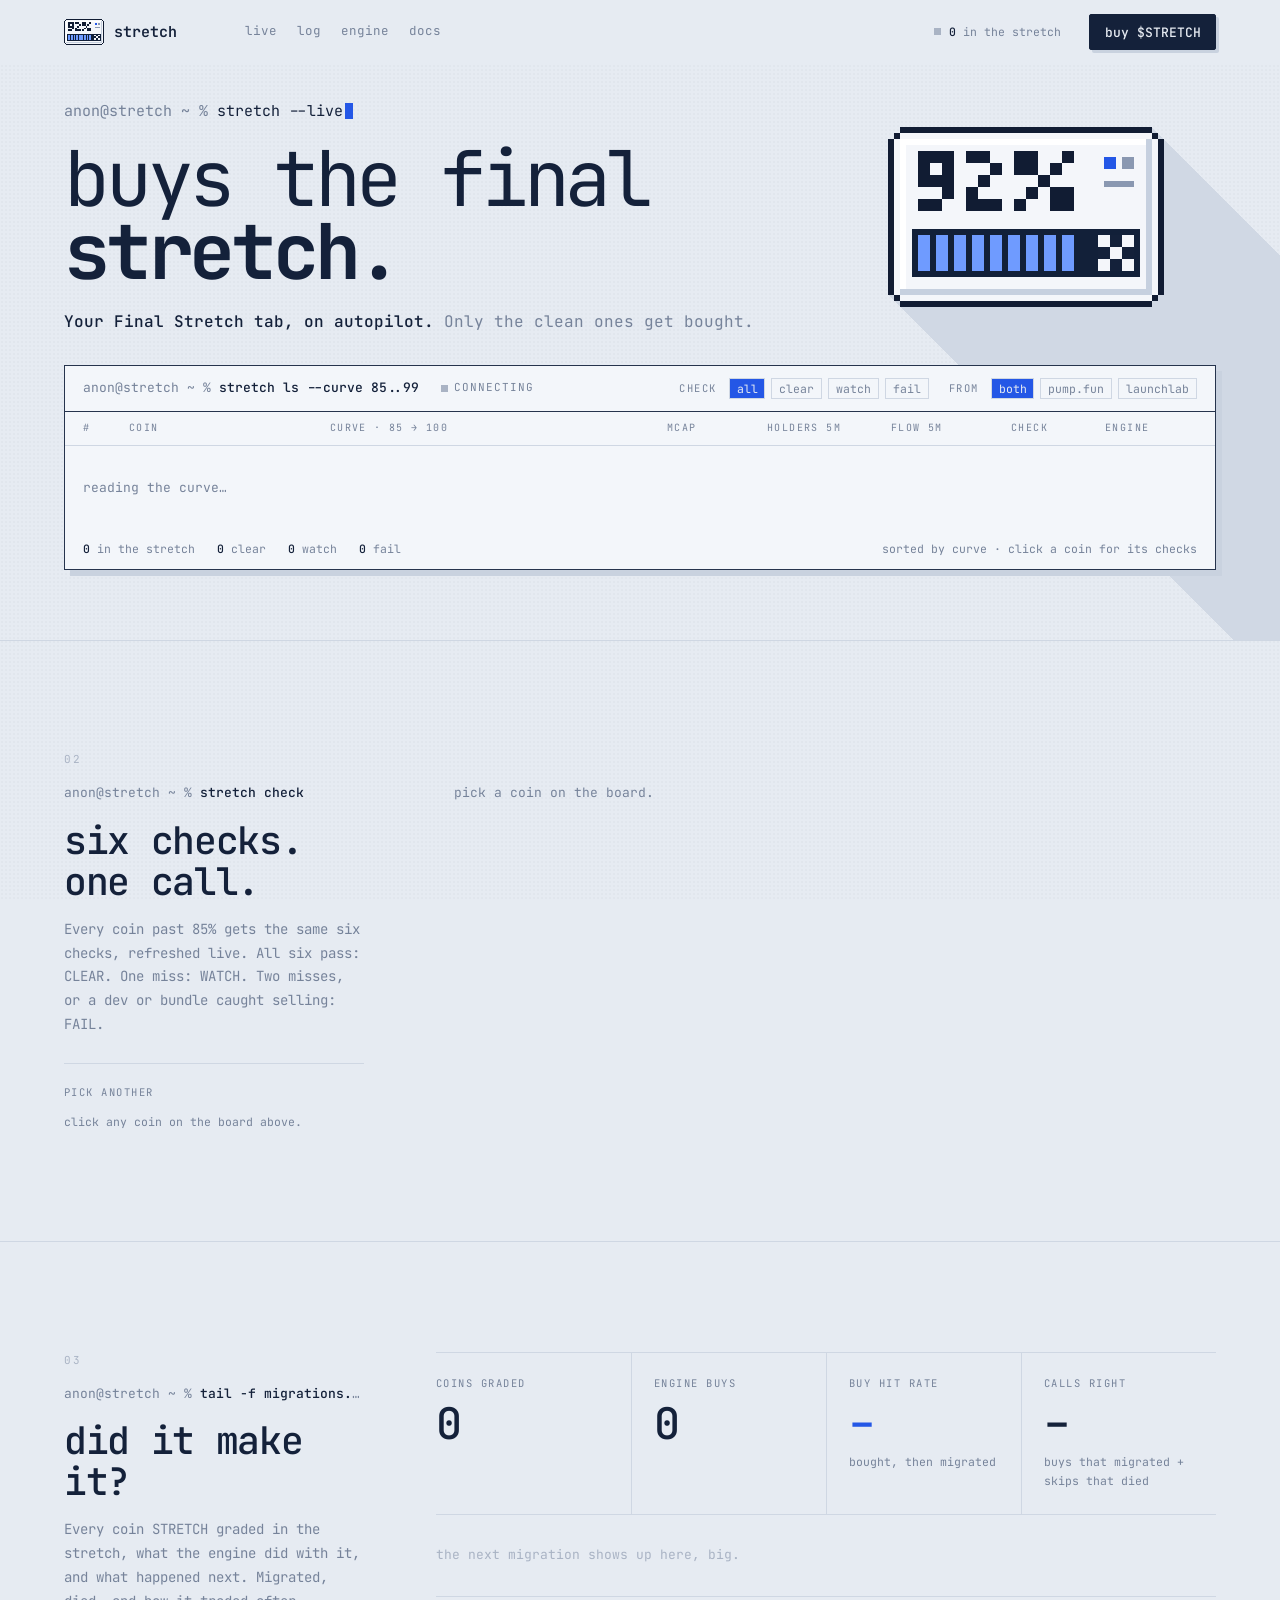
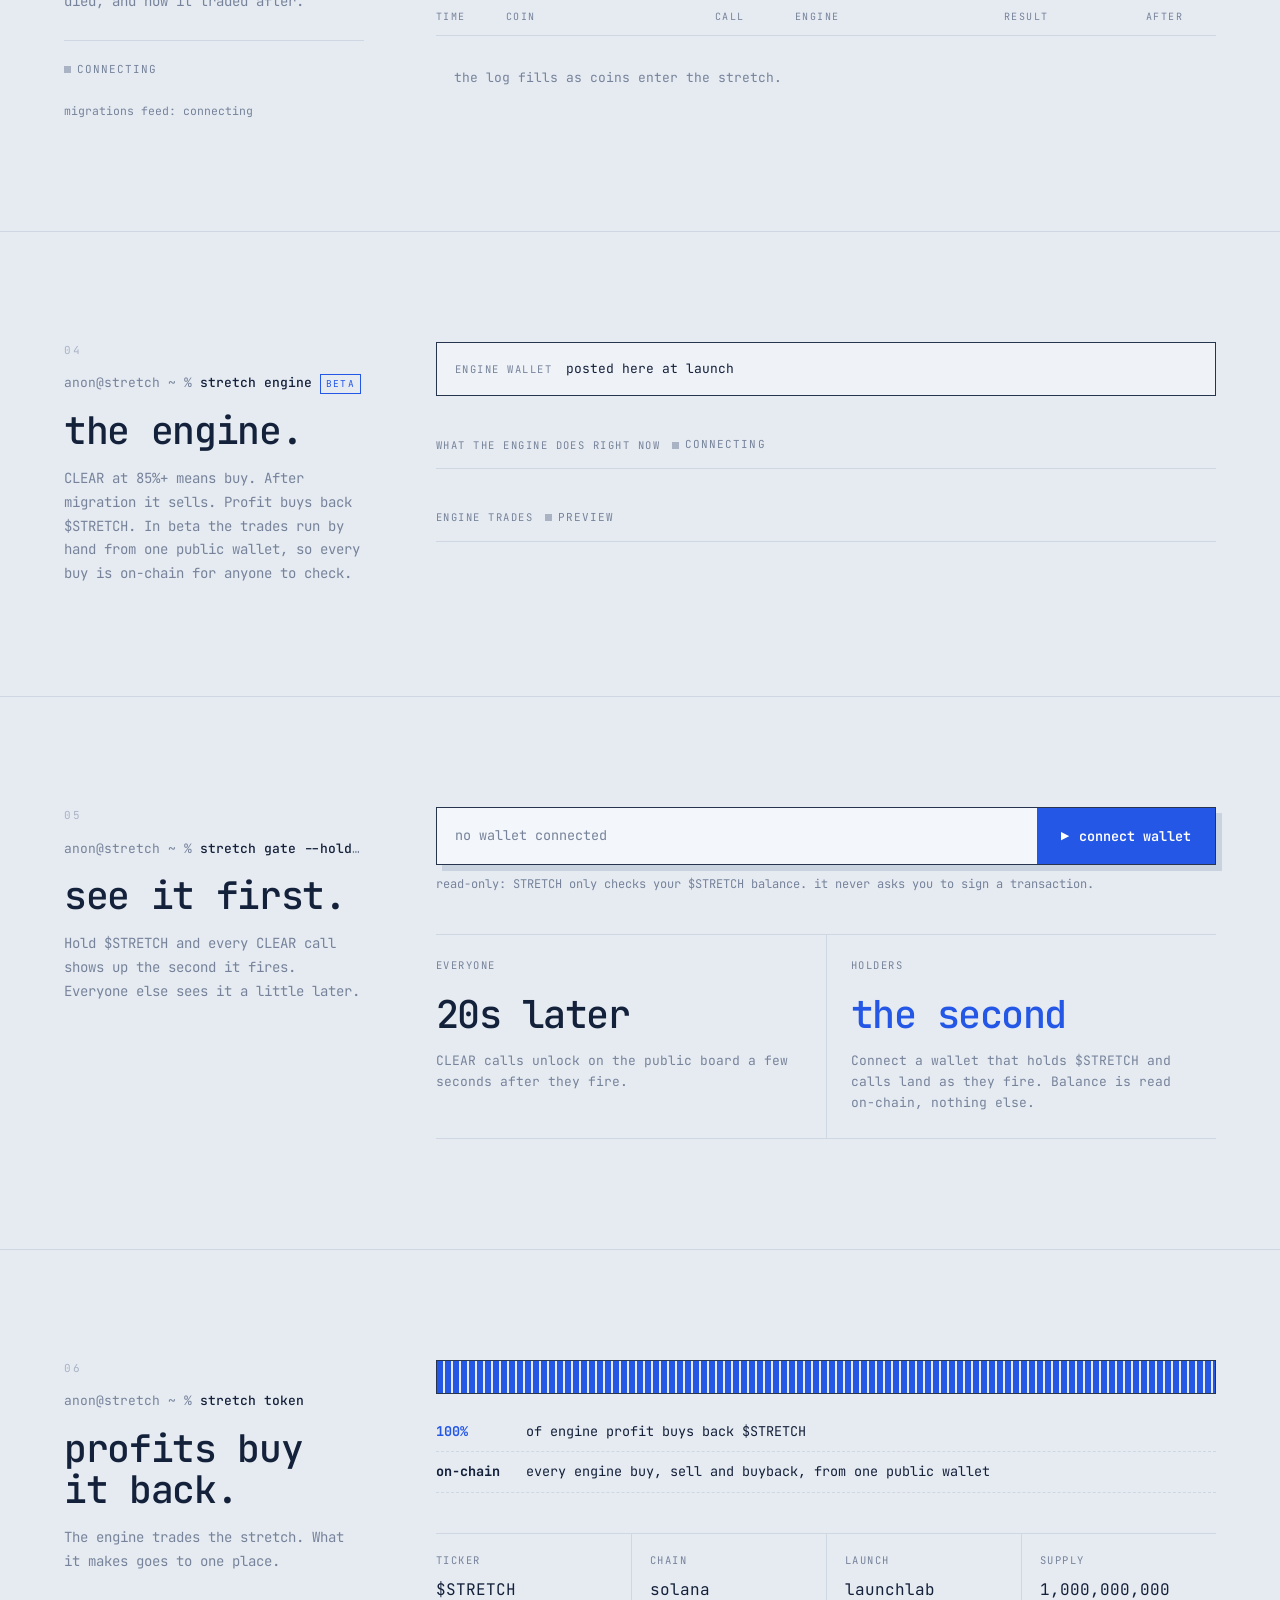
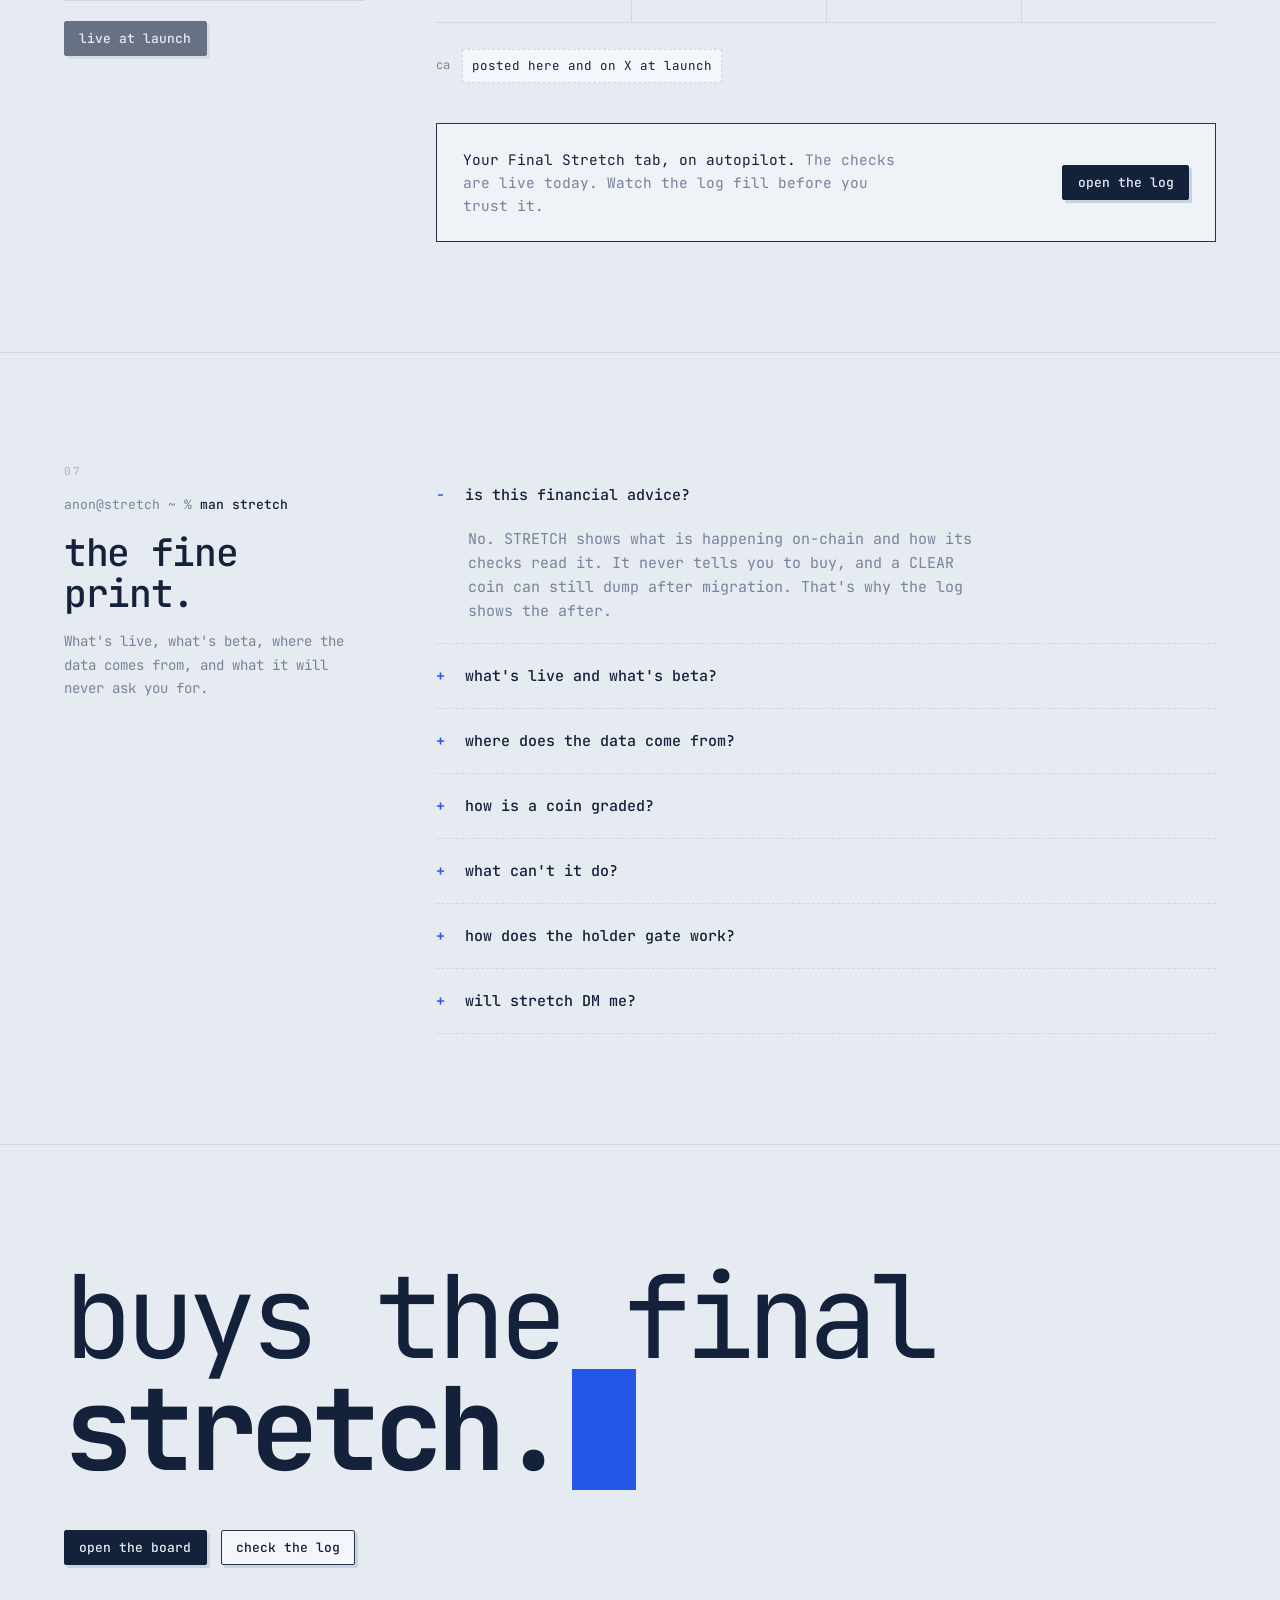
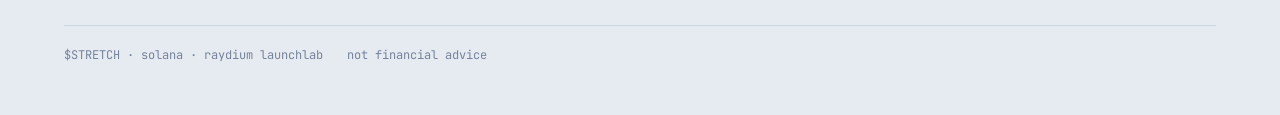
==== src/index.src.html @ 51f37ea3 "STRETCH: buys the final stretch Live board of coins at 85-99% on pump.fun and Raydium LaunchLab, six" ====
<!doctype html>
<html lang="en" data-theme="frost">
<head>
<meta charset="utf-8"><meta name="viewport" content="width=device-width,initial-scale=1,viewport-fit=cover">
<title>STRETCH — buys the final stretch</title>
<meta name="description" content="Your Final Stretch tab, on autopilot. Every coin about to migrate gets checked. Only the clean ones get bought.">
<meta name="theme-color" content="#e6ebf2">
<meta property="og:title" content="STRETCH — buys the final stretch"><meta property="og:description" content="Your Final Stretch tab, on autopilot. Every coin about to migrate gets checked. Only the clean ones get bought.">
<meta property="og:type" content="website"><meta property="og:image" content="/og.png">
<meta name="twitter:card" content="summary_large_image"><meta name="twitter:image" content="/og.png">
<link rel="icon" href="/fav.png"><link rel="apple-touch-icon" href="/fav.png">
<link rel="preconnect" href="https://fonts.googleapis.com"><link rel="preconnect" href="https://fonts.gstatic.com" crossorigin>
<link href="https://fonts.googleapis.com/css2?family=JetBrains+Mono:wght@400;500;600;700&display=swap" rel="stylesheet">
<link rel="stylesheet" href="site.css">
<style>
/* ===== STRETCH: session layout, the board is the hero ===== */
:root{--w:1200px}
body::before{opacity:.28}
.top{background:color-mix(in srgb,var(--bg) 84%,transparent)} .top .wrap{height:64px}
.nav{margin:0 0 0 40px}
.top .live{display:flex;align-items:center;gap:8px;font-size:11.5px;color:var(--muted);margin-left:auto}
.top .live b{color:var(--ink);font-weight:500}
.dot{width:7px;height:7px;background:var(--faint);display:inline-block;flex:none}
.dot.on{background:var(--accent);animation:blink 1.6s steps(1) infinite} .dot.red{background:var(--red)}
.k{font-size:10.5px;letter-spacing:.14em;text-transform:uppercase;color:var(--muted)}
.hint{font-size:12px;color:var(--muted);min-height:1.6em;margin-top:10px} .hint.err{color:var(--red)}
a.lk{color:var(--muted);text-decoration:none;font-size:12px} a.lk:hover{color:var(--accent)}

/* stage: hero + board share one canvas, so the object's long shadow runs under the board */
.stage{position:relative;overflow:hidden}
.stage canvas.bg{position:absolute;inset:0;width:100%;height:100%;z-index:0;pointer-events:none}
.hero3{position:relative;z-index:1;padding:34px 0 30px}
.hero3 .wrap{display:grid;grid-template-columns:minmax(0,1fr) 380px;gap:40px;align-items:center}
.hero3 h1{font-size:clamp(44px,6vw,86px);font-weight:400;letter-spacing:-.055em;line-height:.95;margin:20px 0 20px;white-space:nowrap}
.hero3 h1 b{font-weight:700}
.hero3 .lede{color:var(--muted);font-size:16px;line-height:1.6;max-width:72ch}
.hero3 .lede b{color:var(--ink);font-weight:500}
.vis{height:230px}

/* the board: "in the stretch" */
.board{position:relative;z-index:1;padding:0 0 70px}
.bwin{background:var(--paper);border:1.5px solid var(--line);box-shadow:6px 6px 0 var(--shadow)}
.bhd{display:flex;align-items:center;gap:22px;flex-wrap:wrap;padding:12px 18px;border-bottom:1.5px solid var(--line)}
.bhd .cmd{font-size:13px;color:var(--muted);white-space:nowrap} .bhd .cmd b{color:var(--ink);font-weight:500}
.bhd .fl{display:flex;align-items:center;gap:6px;margin-left:auto}
.bhd .fl .k{margin:0 6px 0 14px}
.bhd .chip{border:1px solid var(--hair);font-size:11.5px}
.th,.r{display:grid;grid-template-columns:30px minmax(150px,1.15fr) minmax(250px,2fr) 84px 108px 104px 78px 92px;gap:16px;align-items:center;padding:0 18px}
.th{height:34px;font-size:10px;letter-spacing:.14em;text-transform:uppercase;color:var(--muted);border-bottom:1px solid var(--hair)}
.r{height:46px;border-bottom:1px solid var(--hair);font-size:13px;cursor:pointer;position:relative;transition:background .15s}
.r:hover{background:color-mix(in srgb,var(--accent) 5%,transparent)}
.r.sel::before{content:"";position:absolute;left:0;top:10px;bottom:10px;width:3px;background:var(--accent)}
.r .n{color:var(--faint);font-size:11.5px}
.r .coin{display:flex;align-items:baseline;gap:8px;min-width:0}
.sym{font-weight:700;font-size:13.5px}
.nm{color:var(--muted);font-size:11.5px;white-space:nowrap;overflow:hidden;text-overflow:ellipsis}
.src{font-size:9.5px;letter-spacing:.08em;color:var(--muted);border:1px solid var(--hair);padding:0 .45em;line-height:1.6;flex:none}
.up{color:var(--accent)} .dn{color:var(--red)}
.sub{color:var(--muted);font-size:11.5px}
/* curve bar: 0-85% compressed on the left, the stretch (85-100) one segment per percent, finish checkered */
.cv{display:flex;align-items:center;gap:12px}
.pb{flex:1;display:flex;gap:2px;height:16px;padding:2px;background:var(--screen)}
.pb .a{flex:0 0 22%;background:var(--seg);opacity:.42}
.pb .s{flex:1;display:flex;gap:2px}
.pb .s i{flex:1;background:transparent;box-shadow:inset 0 0 0 1px rgba(111,155,255,.16)}
.pb .s i.f{background:var(--seg);box-shadow:none}
.pb .s i.h{background:var(--seg);box-shadow:none;animation:blink .9s steps(1) infinite}
.pb .s i.fin{flex:1.6;box-shadow:none;background:repeating-conic-gradient(var(--chkK) 0 25%,var(--chkW) 0 50%) 0 0/6px 6px}
.cv .pc{width:52px;text-align:right;font-weight:600;font-variant-numeric:tabular-nums}
.rt{display:inline-block;width:64px;text-align:center;font-size:10.5px;font-weight:700;letter-spacing:.08em;padding:3px 0;line-height:1.3}
.rt.clear{background:var(--accent);color:#fff} .rt.watch{box-shadow:inset 0 0 0 1.5px var(--muted);color:var(--ink);font-weight:600} .rt.fail{background:var(--red);color:#fff}
.rt.lock{box-shadow:inset 0 0 0 1.5px var(--accent);color:var(--accent);background:repeating-linear-gradient(135deg,transparent 0 4px,color-mix(in srgb,var(--accent) 10%,transparent) 4px 8px)}
.eng{font-size:12px} .eng.buy{color:var(--accent);font-weight:600} .eng.wait{color:var(--muted)} .eng.skip{color:var(--faint)} .eng.lock{color:var(--accent)}
.r.mig{background:color-mix(in srgb,var(--accent) 10%,transparent)} .r.mig .pc{color:var(--accent)}
.flow{display:flex;align-items:center;gap:7px}
.flow .fb{width:34px;height:6px;background:color-mix(in srgb,var(--red) 55%,transparent);display:flex}
.flow .fb i{background:var(--accent);height:100%}
.bft{display:flex;gap:22px;padding:11px 18px;font-size:11.5px;color:var(--muted)}
.bft b{color:var(--ink);font-weight:500} .bft .rg{margin-left:auto}
.empty{padding:30px 18px;color:var(--muted);font-size:13px;line-height:1.8}

/* sessions: sticky command rail left, output right */
.sess{position:relative;z-index:1;border-top:1px solid var(--hair)}
.sess>.wrap{display:grid;grid-template-columns:300px minmax(0,1fr);gap:72px;padding-top:110px;padding-bottom:110px}
.rail{position:sticky;top:100px;align-self:start}
.rail .n{font-size:11px;letter-spacing:.16em;color:var(--faint);margin-bottom:14px}
.rail .cmd{font-size:13px;color:var(--muted);white-space:nowrap;overflow:hidden;text-overflow:ellipsis} .rail .cmd b{color:var(--ink);font-weight:500}
.rail h2{font-size:clamp(28px,3vw,38px);font-weight:500;letter-spacing:-.035em;line-height:1.08;margin:16px 0}
.rail p{color:var(--muted);font-size:14px;line-height:1.7}
.rail .ctl{margin-top:26px;padding-top:20px;border-top:1px solid var(--hair);display:flex;flex-direction:column;gap:12px}
.out{min-width:0}

/* 02 coin check */
.chead{display:grid;grid-template-columns:minmax(0,1fr) auto;gap:10px 30px;align-items:end;padding-bottom:26px;border-bottom:1px solid var(--hair)}
.chead .cid{display:flex;align-items:baseline;gap:12px;flex-wrap:wrap}
.chead .sym{font-size:clamp(34px,4.4vw,56px);letter-spacing:-.045em;line-height:1}
.chead .nm{font-size:14px}
.chead .big{grid-column:1/-1}
.chead .big .pb{height:30px;padding:3px;gap:3px} .chead .big .pb .s{gap:3px} .chead .big .pc{width:auto;font-size:28px;letter-spacing:-.03em}
.cmeta{grid-column:1/-1;display:flex;gap:26px;flex-wrap:wrap;font-size:12.5px;color:var(--muted)} .cmeta b{color:var(--ink);font-weight:500}
.checks{border-bottom:1px solid var(--hair)}
.ck{display:grid;grid-template-columns:28px minmax(0,1fr) auto;gap:14px;align-items:center;padding:15px 0;border-top:1px solid var(--hair);font-size:14px}
.ck:first-child{border-top:0}
.ck .m{width:22px;height:22px;display:grid;place-items:center;font-size:13px;font-weight:700}
.ck.ok .m{background:var(--accent);color:#fff} .ck.no .m{box-shadow:inset 0 0 0 1.5px var(--red);color:var(--red)} .ck.hard .m{background:var(--red);color:#fff;box-shadow:none}
.ck .v{color:var(--muted);font-size:12.5px;text-align:right} .ck.hard .v{color:var(--red)}
.verdict{display:flex;align-items:center;gap:16px;padding:22px 0 0;font-size:14.5px;line-height:1.6}
.links{display:flex;gap:20px;margin-top:18px}

/* 03 log */
.bigstats{display:grid;grid-template-columns:repeat(4,1fr);border-top:1px solid var(--hair);border-bottom:1px solid var(--hair)}
.bigstats>div{padding:22px 22px 24px 0} .bigstats>div+div{padding-left:22px;border-left:1px solid var(--hair)}
.bigstats .v{font-size:clamp(30px,3.4vw,46px);font-weight:500;letter-spacing:-.04em;margin-top:10px;line-height:1}
.bigstats .s{font-size:11.5px;color:var(--muted);margin-top:8px}
.feature{display:grid;grid-template-columns:auto 1fr auto;gap:8px 28px;align-items:end;padding:30px 0;border-bottom:1px solid var(--hair)}
.feature .big{font-size:clamp(36px,4.6vw,60px);font-weight:600;letter-spacing:-.045em;line-height:.95}
.feature .what{font-size:14px;line-height:1.6} .feature .what span{color:var(--muted)}
.feature.wait{display:block;color:var(--faint);font-size:13px}
.lg{display:grid;grid-template-columns:56px minmax(110px,1fr) 66px minmax(118px,1fr) 128px 70px;gap:14px;align-items:center;padding:12px 0;border-bottom:1px solid var(--hair);font-size:12.5px}
.lg.th2{font-size:10px;letter-spacing:.14em;text-transform:uppercase;color:var(--muted);padding:12px 0 10px}
.lg .t{color:var(--faint)} .lg .rt{width:58px;font-size:10px}
.res.mig{color:var(--accent);font-weight:600} .res.died{color:var(--red)} .res.live{color:var(--muted)}
.logwrap{max-height:520px;overflow:auto;scrollbar-width:thin}

/* 04 engine */
.wbox{display:flex;align-items:center;gap:14px;flex-wrap:wrap;padding:16px 18px;border:1px solid var(--line);background:color-mix(in srgb,var(--paper) 70%,transparent)}
.wbox code{font-family:var(--mono);font-size:13px;color:var(--ink);overflow:hidden;text-overflow:ellipsis;white-space:nowrap;max-width:100%}
.elist{margin-top:14px;border-top:1px solid var(--hair)}
.er{display:grid;grid-template-columns:76px minmax(0,1fr) auto;gap:14px;align-items:center;padding:13px 0;border-bottom:1px solid var(--hair);font-size:13px}
.er .side{font-size:10.5px;font-weight:700;letter-spacing:.1em}
.er .side.buy{color:var(--accent)} .er .side.sell{color:var(--ink)} .er .side.bb{color:var(--accent)}
.ttl{display:flex;align-items:center;gap:12px;margin-top:40px}
.tag.beta{color:var(--accent);border-color:var(--accent)}

/* 05 holders */
.inbar{display:flex;border:1.5px solid var(--line);background:var(--paper);height:58px;box-shadow:6px 6px 0 var(--shadow)}
.inbar .inl{flex:1;display:flex;align-items:center;padding:0 18px;font-size:13.5px;color:var(--muted);min-width:0;overflow:hidden;text-overflow:ellipsis;white-space:nowrap}
.inbar .inl b{color:var(--ink);font-weight:500}
.inbar button{border:0;background:var(--accent);color:#fff;font:600 13.5px var(--mono);padding:0 24px;cursor:pointer;display:flex;align-items:center;gap:10px}
.gate{display:grid;grid-template-columns:1fr 1fr;margin-top:40px;border-top:1px solid var(--hair);border-bottom:1px solid var(--hair)}
.gate>div{padding:22px 24px 24px 0} .gate>div+div{padding-left:24px;border-left:1px solid var(--hair)}
.gate .big{font-size:clamp(28px,3vw,40px);font-weight:500;letter-spacing:-.04em;margin:10px 0 6px}
.gate p{color:var(--muted);font-size:13px;line-height:1.6}

/* 06 token */
.split{display:flex;height:34px;border:1.5px solid var(--line);margin:0 0 18px}
.split div{background:repeating-linear-gradient(90deg,var(--c) 0 6px,transparent 6px 8px)}
.rows div{display:flex;gap:16px;padding:9px 0;border-bottom:1px dashed var(--hair);font-size:13.5px} .rows b{width:5.5em;flex:none}
.facts{display:grid;grid-template-columns:repeat(4,1fr);border-top:1px solid var(--hair);border-bottom:1px solid var(--hair);margin-top:40px}
.facts>div{padding:18px 18px 20px 0;min-width:0} .facts>div+div{padding-left:18px;border-left:1px solid var(--hair)} .facts .v{font-size:16px;margin-top:8px;overflow:hidden;text-overflow:ellipsis;white-space:nowrap}
.callout{display:flex;align-items:center;gap:24px;justify-content:space-between;margin-top:40px;padding:24px 26px;border:1px solid var(--line);background:color-mix(in srgb,var(--paper) 70%,transparent)}
.callout p{font-size:14.5px;line-height:1.6;max-width:50ch} .callout p span{color:var(--muted)}
.cabox{display:flex;align-items:center;gap:12px;margin-top:26px;font-size:12px;color:var(--muted)}
.cabox code{color:var(--ink);background:var(--paper);border:1px dashed var(--hair);padding:.45em .7em;font-family:var(--mono);font-size:12.5px;overflow:hidden;text-overflow:ellipsis;white-space:nowrap;min-width:0}
.out .man summary{padding:20px 0}

footer.f2{position:relative;z-index:1;border-top:1px solid var(--hair);padding:120px 0 50px;overflow:hidden}
footer.f2 .big{font-size:clamp(46px,9vw,136px);letter-spacing:-.06em;line-height:.9;font-weight:400} footer.f2 .big b{font-weight:700}
footer.f2 .fine{display:flex;gap:24px;flex-wrap:wrap;margin-top:60px;font-size:12px;color:var(--muted);border-top:1px solid var(--hair);padding-top:20px}

@media (max-width:1100px){
  .th,.r{grid-template-columns:24px minmax(120px,1fr) minmax(180px,1.6fr) 96px 70px 70px} .th .x1,.th .x2,.r .x1,.r .x2{display:none}
}
@media (max-width:980px){
  .sess>.wrap{grid-template-columns:1fr;gap:30px;padding-top:80px;padding-bottom:80px} .rail{position:static}
  .bigstats,.facts{grid-template-columns:1fr 1fr} .bigstats>div:nth-child(3),.facts>div:nth-child(3){padding-left:0;border-left:0}
  .bigstats>div:nth-child(n+3),.facts>div:nth-child(n+3){border-top:1px solid var(--hair)}
}
@media (max-width:860px){
  .hero3 h1{white-space:normal;font-size:clamp(40px,12.5vw,60px);margin:14px 0}
  .hero3{padding:18px 0 22px} .bhd{padding:10px 12px;gap:8px 12px} .bhd .cmd{font-size:11px}
  .bhd .fl{width:100%;overflow-x:auto;flex-wrap:nowrap;scrollbar-width:none;margin-left:0} .bhd .fl::-webkit-scrollbar{display:none} .bhd .fl .k:first-child{margin-left:0} .bhd .chip{flex:none}
  .top .live{display:none} .top .btn{margin-left:auto}
  .hero3 .wrap{grid-template-columns:1fr} .vis{height:118px;order:-1}
  .th{display:none}
  .r{grid-template-columns:1fr 64px;grid-template-areas:"coin chk" "cv cv";height:auto;padding:12px 14px;gap:8px 12px}
  .r .n,.r .x1,.r .x2,.r .x3,.r .eng{display:none} .r .coin{grid-area:coin} .r .cv{grid-area:cv} .r .ck2{grid-area:chk}
  .bft .rg{display:none}
  .lg{grid-template-columns:48px 1fr 62px 92px} .lg .x4,.lg .x5{display:none}
  .feature{grid-template-columns:1fr} .callout{flex-direction:column;align-items:flex-start} .gate{grid-template-columns:1fr} .gate>div+div{padding-left:0;border-left:0;border-top:1px solid var(--hair)}
  .inbar button span{display:none} .ck{grid-template-columns:24px 1fr} .ck .v{grid-column:2;text-align:left}
  .chead{grid-template-columns:1fr} .rail .cmd{white-space:normal}
}
</style>
</head>
<body>

<header class="top" id="top"><div class="wrap">
  <a class="brand" href="#hero"><canvas id="logo"></canvas>stretch</a>
  <nav class="nav"><a href="#live">live</a><a href="#log">log</a><a href="#engine">engine</a><a href="#docs">docs</a></nav>
  <span class="live"><i class="dot" id="topDot"></i><span><b id="topN">0</b> in the stretch</span></span>
  <a class="btn pri" id="buyTop" href="#token">buy $STRETCH</a>
</div></header>

<div class="stage" id="stage">
  <canvas class="bg" id="stageBg"></canvas>
  <section class="hero3" id="hero"><div class="wrap">
    <div>
      <div class="prompt"><span>anon@stretch ~ %</span> <span class="cmd" id="typed"></span><span class="cur"></span></div>
      <h1>buys the final<br><b>stretch.</b></h1>
      <p class="lede"><b>Your Final Stretch tab, on autopilot.</b> Only the clean ones get bought.</p>
    </div>
    <div class="vis" id="heroVis"></div>
  </div></section>

  <section class="board" id="live"><div class="wrap">
    <div class="bwin">
      <div class="bhd">
        <span class="cmd">anon@stretch ~ % <b>stretch ls --curve 85..99</b></span>
        <span class="lamp" id="lamp">connecting</span>
        <div class="fl">
          <span class="k">check</span><button class="chip on" data-g="all">all</button><button class="chip" data-g="clear">clear</button><button class="chip" data-g="watch">watch</button><button class="chip" data-g="fail">fail</button>
          <span class="k">from</span><button class="chip on" data-s="all">both</button><button class="chip" data-s="pump">pump.fun</button><button class="chip" data-s="lab">launchlab</button>
        </div>
      </div>
      <div class="th"><span>#</span><span>coin</span><span>curve · 85 → 100</span><span class="x1">mcap</span><span class="x2">holders 5m</span><span class="x3">flow 5m</span><span>check</span><span>engine</span></div>
      <div id="rows"><div class="empty">reading the curve…</div></div>
      <div class="bft"><span><b id="cN">0</b> in the stretch</span><span><b id="cC">0</b> clear</span><span><b id="cW">0</b> watch</span><span><b id="cF">0</b> fail</span><span class="rg" id="bftNote">sorted by curve · click a coin for its checks</span></div>
    </div>
  </div></section>
</div>

<section class="sess" id="coin"><div class="wrap">
  <div class="rail">
    <div class="n">02</div>
    <div class="cmd">anon@stretch ~ % <b id="coinCmd">stretch check</b></div>
    <h2>six checks. one call.</h2>
    <p>Every coin past 85% gets the same six checks, refreshed live. All six pass: CLEAR. One miss: WATCH. Two misses, or a dev or bundle caught selling: FAIL.</p>
    <div class="ctl"><span class="k">pick another</span><span class="sub">click any coin on the board above.</span></div>
  </div>
  <div class="out" id="coinOut"><div class="empty">pick a coin on the board.</div></div>
</div></section>

<section class="sess" id="log"><div class="wrap">
  <div class="rail">
    <div class="n">03</div>
    <div class="cmd">anon@stretch ~ % <b>tail -f migrations.log</b></div>
    <h2>did it make it?</h2>
    <p>Every coin STRETCH graded in the stretch, what the engine did with it, and what happened next. Migrated, died, and how it traded after.</p>
    <div class="ctl"><span class="lamp" id="logLamp">connecting</span><span class="sub" id="logSince"></span><span class="sub" id="ppLine">migrations feed: connecting</span></div>
  </div>
  <div class="out">
    <div class="bigstats">
      <div><div class="k">coins graded</div><div class="v" id="sLogged">0</div><div class="s" id="sLoggedS">&nbsp;</div></div>
      <div><div class="k">engine buys</div><div class="v" id="sBought">0</div><div class="s" id="sBoughtS">&nbsp;</div></div>
      <div><div class="k">buy hit rate</div><div class="v acc" id="sHit">–</div><div class="s" id="sHitS">bought, then migrated</div></div>
      <div><div class="k">calls right</div><div class="v" id="sRight">–</div><div class="s" id="sRightS">buys that migrated + skips that died</div></div>
    </div>
    <div class="feature wait" id="feature">the next migration shows up here, big.</div>
    <div class="lg th2"><span>time</span><span>coin</span><span>call</span><span class="x4">engine</span><span>result</span><span class="x5">after</span></div>
    <div class="logwrap" id="logRows"><div class="empty">the log fills as coins enter the stretch.</div></div>
  </div>
</div></section>

<section class="sess" id="engine"><div class="wrap">
  <div class="rail">
    <div class="n">04</div>
    <div class="cmd">anon@stretch ~ % <b>stretch engine</b> <span class="tag beta">beta</span></div>
    <h2>the engine.</h2>
    <p>CLEAR at 85%+ means buy. After migration it sells. Profit buys back $STRETCH. In beta the trades run by hand from one public wallet, so every buy is on-chain for anyone to check.</p>
  </div>
  <div class="out">
    <div class="wbox"><span class="k">engine wallet</span><code id="ew">posted here at launch</code><a class="lk" id="ewLink" href="#" hidden>solscan ↗</a></div>
    <div class="ttl"><span class="k">what the engine does right now</span><span class="lamp" id="engLamp">connecting</span></div>
    <div class="elist" id="engNow"></div>
    <div class="ttl"><span class="k">engine trades</span><span class="lamp" id="txLamp">preview</span></div>
    <div class="elist" id="engTx"></div>
  </div>
</div></section>

<section class="sess" id="holders"><div class="wrap">
  <div class="rail">
    <div class="n">05</div>
    <div class="cmd">anon@stretch ~ % <b>stretch gate --holders</b></div>
    <h2>see it first.</h2>
    <p>Hold $STRETCH and every CLEAR call shows up the second it fires. Everyone else sees it a little later.</p>
  </div>
  <div class="out">
    <div class="inbar"><span class="inl" id="wLabel">no wallet connected</span><button id="connect">▶ <span id="connectTxt">connect wallet</span></button></div>
    <div class="hint" id="gateHint">read-only: STRETCH only checks your $STRETCH balance. it never asks you to sign a transaction.</div>
    <div class="gate">
      <div><div class="k">everyone</div><div class="big"><span id="gateSec">20</span>s later</div><p>CLEAR calls unlock on the public board a few seconds after they fire.</p></div>
      <div><div class="k">holders</div><div class="big acc">the second</div><p>Connect a wallet that holds $STRETCH and calls land as they fire. Balance is read on-chain, nothing else.</p></div>
    </div>
  </div>
</div></section>

<section class="sess" id="token"><div class="wrap">
  <div class="rail">
    <div class="n">06</div>
    <div class="cmd">anon@stretch ~ % <b>stretch token</b></div>
    <h2>profits buy it back.</h2>
    <p>The engine trades the stretch. What it makes goes to one place.</p>
    <div class="ctl"><div class="ctas" style="margin-top:0"><a class="btn pri" id="buy" href="#">buy on launchlab</a><a class="btn" id="xlink" href="#" hidden>follow on X</a></div></div>
  </div>
  <div class="out">
    <div class="split"><div style="flex:1;--c:var(--accent)"></div></div>
    <div class="rows"><div><b class="acc">100%</b>of engine profit buys back $STRETCH</div><div><b>on-chain</b>every engine buy, sell and buyback, from one public wallet</div></div>
    <div class="facts">
      <div><div class="k">ticker</div><div class="v">$STRETCH</div></div><div><div class="k">chain</div><div class="v">solana</div></div>
      <div><div class="k">launch</div><div class="v">launchlab</div></div><div><div class="k">supply</div><div class="v">1,000,000,000</div></div>
    </div>
    <div class="cabox"><span>ca</span><code id="ca">posted here and on X at launch</code><button class="chip" id="copy" hidden>copy</button></div>
    <div class="callout"><p>Your Final Stretch tab, on autopilot. <span>The checks are live today. Watch the log fill before you trust it.</span></p><a class="btn pri" href="#log">open the log</a></div>
  </div>
</div></section>

<section class="sess" id="docs"><div class="wrap">
  <div class="rail">
    <div class="n">07</div>
    <div class="cmd">anon@stretch ~ % <b>man stretch</b></div>
    <h2>the fine print.</h2>
    <p>What's live, what's beta, where the data comes from, and what it will never ask you for.</p>
  </div>
  <div class="out"><div class="man">
    <details open><summary>is this financial advice?</summary><p>No. STRETCH shows what is happening on-chain and how its checks read it. It never tells you to buy, and a CLEAR coin can still dump after migration. That's why the log shows the after.</p></details>
    <details><summary>what's live and what's beta?</summary><p>Live: the board, the six checks, the coin checklists and the migration log, read from public data every few seconds. Beta: the engine's buys and sells. For now they run by hand from one public wallet, so you can verify every trade.</p></details>
    <details><summary>where does the data come from?</summary><p>Jupiter's public "about to graduate" feed for curve progress, holders, dev and top-10 share and 5-minute flow on pump.fun and Raydium LaunchLab (incl. bonk.fun). DexScreener for how a coin trades after migration. PumpPortal's free stream for migrations as they land. No API keys.</p></details>
    <details><summary>how is a coin graded?</summary><p>Six checks: holders growing, dev hasn't sold, no bundle selling out, top 10 under 30%, more buys than sells in the last 5 minutes, and real unique buyers (8+ wallets in 5 minutes). All pass: CLEAR. One miss: WATCH. Two misses, or a dev or bundle caught selling while STRETCH watches: FAIL.</p></details>
    <details><summary>what can't it do?</summary><p>It can't see the future. "Dev holds 0%" can also mean the dev never bought. A dev or bundle selling is caught from the moment STRETCH starts watching a coin, not before. The hit rate counts what the engine would have done, from the moment the log started.</p></details>
    <details><summary>how does the holder gate work?</summary><p>Connect a wallet and STRETCH reads its $STRETCH balance on-chain. Holders see every CLEAR call the second it fires. Everyone else sees it a few seconds later. It never asks you to sign anything. Never paste a seed phrase or private key anywhere.</p></details>
    <details><summary>will stretch DM me?</summary><p>Never. Anyone who does is not us.</p></details>
  </div></div>
</div></section>

<footer class="f2"><div class="wrap">
  <div class="big">buys the final <b>stretch.</b><span class="cur"></span></div>
  <div class="ctas" style="margin-top:40px"><a class="btn pri" href="#live">open the board</a><a class="btn" href="#log">check the log</a></div>
  <div class="fine"><span>$STRETCH · solana · raydium launchlab</span><span>not financial advice</span><span id="cafoot"></span></div>
</div></footer>

<script src="termkit.js"></script>
<script src="lib/core.js"></script>
<script>
const CONFIG = {
  ca: "",                 // $STRETCH contract address, posted at launch
  x: "",                  // X profile link, e.g. https://x.com/StretchBuys
  engineWallet: "",       // the public wallet the beta engine trades from
  gateSeconds: 20,        // how much later non-holders see a CLEAR call
  rpc: "https://solana-rpc.publicnode.com",
  ticker: "$STRETCH", object: "bar", theme: document.documentElement.dataset.theme,
};
const T = TK.THEMES[CONFIG.theme], reduce = matchMedia("(prefers-reduced-motion: reduce)").matches;
const $ = s => document.querySelector(s), $$ = s => [...document.querySelectorAll(s)];
const esc = s => String(s ?? "").replace(/[&<>"]/g, m => ({ "&": "&amp;", "<": "&lt;", ">": "&gt;", '"': "&quot;" }[m]));
const short = a => a ? a.slice(0, 4) + "…" + a.slice(-4) : "";
const usd = n => n == null ? "–" : n >= 1e6 ? "$" + (n / 1e6).toFixed(2) + "m" : n >= 1e3 ? "$" + (n / 1e3).toFixed(1) + "k" : "$" + Math.round(n);
const ago = t => { if (!t) return ""; const s = Math.max(0, (Date.now() - t) / 1000); return s < 60 ? Math.round(s) + "s" : s < 3600 ? Math.round(s / 60) + "m" : Math.round(s / 3600) + "h"; };
const clock = t => new Date(t).toTimeString().slice(0, 5);
const coinUrl = c => c.lp === "pump.fun" ? "https://pump.fun/coin/" + c.mint : c.lp === "letsbonk.fun" ? "https://bonk.fun/token/" + c.mint : "https://raydium.io/launchpad/token/?mint=" + c.mint;
const srcTag = c => c.src === "pump" ? "PUMP" : c.lp === "letsbonk.fun" ? "LAB·BONK" : "LAB";

// ---------- CA, buy links, X ----------
const buyUrl = () => "https://raydium.io/launchpad/token/?mint=" + CONFIG.ca;
if (CONFIG.ca) { $("#ca").textContent = CONFIG.ca; $("#copy").hidden = false; $("#cafoot").textContent = "ca " + CONFIG.ca;
  $("#copy").onclick = () => navigator.clipboard.writeText(CONFIG.ca).then(() => $("#copy").textContent = "copied").catch(() => {});
  for (const s of ["#buy", "#buyTop"]) { $(s).href = buyUrl(); $(s).target = "_blank"; $(s).rel = "noopener"; } }
else { $("#buy").removeAttribute("href"); $("#buy").textContent = "live at launch"; $("#buy").style.opacity = .6; }
if (CONFIG.x) { $("#xlink").href = CONFIG.x; $("#xlink").hidden = false; $("#xlink").target = "_blank"; }
if (CONFIG.engineWallet) { $("#ew").textContent = CONFIG.engineWallet; $("#ewLink").hidden = false; $("#ewLink").href = "https://solscan.io/account/" + CONFIG.engineWallet; $("#ewLink").target = "_blank"; }
$("#gateSec").textContent = CONFIG.gateSeconds;

// ---------- logo + stage ----------
{ const g = TK.OBJECTS[CONFIG.object]({ ticker: CONFIG.ticker }), c = $("#logo"), k = 2;
  c.width = g.w * k; c.height = g.h * k; TK.draw(c.getContext("2d"), g, { theme: T, cell: k, x: 0, y: 0, shadow: false });
  c.style.width = Math.round(26 * g.w / g.h) + "px"; c.style.height = "26px"; }
function drawStage() {
  const st = $("#stage"), c = $("#stageBg"), d = devicePixelRatio || 1, r = st.getBoundingClientRect(), a = $("#heroVis").getBoundingClientRect();
  c.width = r.width * d; c.height = r.height * d; const x = c.getContext("2d"); x.scale(d, d); x.imageSmoothingEnabled = false;
  const g = TK.OBJECTS[CONFIG.object]({ ticker: CONFIG.ticker });
  const cell = Math.max(3, Math.floor(Math.min(a.width * .86 / g.w, a.height * .86 / g.h)));
  TK.draw(x, g, { theme: T, cell, x: a.left - r.left + (a.width - g.w * cell) * .5, y: a.top - r.top + (a.height - g.h * cell) * .5, shadowLen: 2400 });
}
let stageH = 0; addEventListener("resize", drawStage); document.fonts.ready.then(drawStage);
{ const cmd = "stretch --live", el = $("#typed"); if (reduce) el.textContent = cmd;
  else { let i = 0; const t = setInterval(() => { el.textContent = cmd.slice(0, ++i); if (i >= cmd.length) clearInterval(t); }, 70); } }

// ---------- data: our API (shared log) -> Jupiter direct (log on this device) -> preview ----------
let DATA = null, MODE = "connecting", HOLDER = false, SEL = null, FIRST = true;
const COINS = {}, MIGS = [];
const filt = { g: "all", s: "all" };
const LS = "stretch:state:v1";
const LOCAL = (() => { try { return JSON.parse(localStorage.getItem(LS)) || CORE.newState(); } catch (e) { return CORE.newState(); } })();
const saveLocal = () => { try { localStorage.setItem(LS, JSON.stringify(LOCAL)); } catch (e) {} };

async function viaApi() {
  if (location.protocol === "file:") throw 0;
  const r = await fetch("/api/stretch", { cache: "no-store" }); if (!r.ok) throw 0;
  const j = await r.json(); if (!j || !j.stretch) throw 0; return j;
}
async function viaJupiter() {
  const r = await fetch(CORE.GEMS, { method: "POST", headers: { "content-type": "application/json" }, body: JSON.stringify(CORE.gemsBody()) }); if (!r.ok) throw 0;
  const t = CORE.tick(LOCAL, await r.json());
  if (Date.now() - (LOCAL.lastOut || 0) > 60000) { LOCAL.lastOut = Date.now(); const m = CORE.pendingOutcomes(LOCAL);
    if (m.length) try { CORE.applyOutcomes(LOCAL, await fetch("https://api.dexscreener.com/tokens/v1/solana/" + m.join(",")).then(x => x.json())); } catch (e) {} }
  saveLocal();
  return { t: Date.now(), source: "jupiter", storage: "device", since: LOCAL.since, stretch: t.stretch, graduated: t.graduated, log: CORE.logList(LOCAL, 60), stats: CORE.stats(LOCAL) };
}
async function pull() {
  try { DATA = await viaApi(); MODE = "live"; }
  catch (e) { try { DATA = await viaJupiter(); MODE = "live"; } catch (e2) { DATA = preview(); MODE = "preview"; } }
  for (const c of DATA.stretch) COINS[c.mint] = c;
  if (FIRST || !SEL) { const pick = DATA.stretch.find(c => c.g === "clear") || DATA.stretch[0]; if (pick) SEL = pick.mint; FIRST = false; }
  render();
}

// ---------- preview (labeled preview; only when no live source answers) ----------
const PV = { coins: null, log: null };
function preview() {
  const rnd = (a, b) => a + Math.random() * (b - a);
  const NAMES = [["GLORP", "glorp"], ["MOTH", "moth in the lamp"], ["KAIRO", "kairo"], ["PEBL", "pebble"], ["WOMP", "womp womp"], ["FRIZ", "frizzle"], ["BONKO", "bonko"], ["TUBA", "tuba guy"], ["NUBS", "nubs"], ["SKRT", "skrt"], ["LOAF", "bread loaf"], ["ZOOP", "zoop"], ["GRUB", "grub"], ["MIMO", "mimo"], ["DRIP", "drip cat"], ["YAWN", "yawn"], ["PUDL", "puddle"], ["HONK", "honk"]];
  if (!PV.coins) PV.coins = NAMES.map(([sym, name], i) => { const bad = i % 3 === 2, meh = i % 3 === 1;
    return { mint: "PREVIEW" + sym + "x".repeat(30), sym, name, lp: i % 4 === 3 ? "raydium-launchlab" : "pump.fun", src: i % 4 === 3 ? "lab" : "pump", p: rnd(85, 98.8), mcap: 0, holders: Math.round(rnd(140, 520)), created: Date.now() - rnd(10, 90) * 60e3,
      h5: +(bad ? -rnd(.5, 4) : rnd(.4, 6)).toFixed(1), b5: 0, s5: 0, t5: 0, top10: +(bad ? rnd(31, 45) : meh ? rnd(24, 33) : rnd(15, 27)).toFixed(1), dev: +(bad && i % 2 ? 0 : rnd(.5, 6)).toFixed(1), bot: +(bad ? rnd(12, 30) : rnd(1, 9)).toFixed(1), drift: bad ? rnd(-.1, .08) : rnd(.03, .2) }; });
  for (const c of PV.coins) { c.p = Math.max(85, Math.min(99.6, c.p + c.drift * rnd(.2, 1.6))); if (c.p >= 99.6) c.p = rnd(85, 86.5);
    const vt = 1073e6 - 793.1e6 * c.p / 100; c.mcap = 30 * 1073e6 / vt / vt * 1e9 * 68;
    c.b5 = Math.round(rnd(8, 60)); c.s5 = Math.round(c.b5 * (c.drift < .03 ? rnd(1.05, 1.7) : rnd(.4, .95))); c.t5 = Math.round(c.drift < .03 ? rnd(3, 9) : rnd(9, 40)); }
  const stretch = PV.coins.map(c => { const gr = CORE.grade(c); return Object.assign({}, c, { p: Math.round(c.p * 10) / 10, g: gr.g, checks: gr.checks, pass: gr.pass, eng: CORE.engine(gr.g) }); }).sort((a, b) => b.p - a.p);
  if (!PV.log) { const now = Date.now(); PV.log = [["GLINT", "migrated", 1, 34.2], ["SOAP", "died", 0], ["TRAM", "migrated", 1, -12.5], ["OWLY", "migrated", 1, 61.8], ["BRRR", "died", 0], ["KIWI", "live", 1], ["FOGG", "died", 1], ["MUSH", "migrated", 0, 8.1]]
    .map(([sym, status, b, after], i) => ({ mint: "PREVIEWLOG" + sym, sym, name: sym.toLowerCase(), src: i % 3 ? "pump" : "lab", lp: i % 3 ? "pump.fun" : "raydium-launchlab", first: now - (i + 1) * 7 * 60e3, firstP: 85 + i, lastP: 86 + i, firstG: b ? "clear" : i % 2 ? "fail" : "watch",
      bought: b ? now - (i + 1) * 7 * 60e3 + 30e3 : 0, boughtP: 88 + i * .7, status, migratedAt: status === "migrated" ? now - i * 6 * 60e3 : null, diedAt: status === "died" ? now - i * 5 * 60e3 : null, after })); }
  const L = PV.log, wins = L.filter(e => e.bought && e.status === "migrated").length, losses = L.filter(e => e.bought && e.status === "died").length, skips = L.filter(e => !e.bought && e.status === "died").length, res = L.filter(e => e.status !== "live").length;
  return { t: Date.now(), source: "preview", storage: "preview", since: Date.now() - 3600e3, stretch, graduated: [], log: L,
    stats: { logged: L.length, bought: L.filter(e => e.bought).length, live: 1, resolved: res, wins, losses, goodSkips: skips, missed: 1, migrated: 4, died: 3, hitRate: Math.round(100 * wins / (wins + losses)), callsRight: Math.round(100 * (wins + skips) / res), heldAfter: 67 } };
}

// ---------- render ----------
function bar(p) {
  const n = Math.floor(p - 85), segs = Array.from({ length: 14 }, (_, i) => `<i class="${i < n ? "f" : i === n ? "h" : ""}"></i>`).join("");
  return `<div class="pb"><i class="a"></i><span class="s">${segs}<i class="fin"></i></span></div>`;
}
const logBy = () => Object.fromEntries((DATA.log || []).map(e => [e.mint, e]));
function lockLeft(c, LB) { // seconds a non-holder still waits for this CLEAR call
  if (!CONFIG.ca || HOLDER || c.g !== "clear" || MODE !== "live") return 0;
  const e = LB[c.mint]; if (!e || !e.bought) return 0;
  const left = CONFIG.gateSeconds * 1000 - (Date.now() - e.bought); return left > 0 ? Math.ceil(left / 1000) : 0;
}
function row(c, i, LB) {
  const lock = lockLeft(c, LB), mig = MIGS.some(m => m.mint === c.mint && Date.now() - m.t < 60e3);
  const g = lock ? "lock" : c.g, chip = lock ? "HOLDERS" : c.g.toUpperCase();
  const eng = mig ? ["buy", "migrated · selling"] : lock ? ["lock", "unlocks in " + lock + "s"] : c.eng === "buy" ? ["buy", "buying"] : c.eng === "wait" ? ["wait", "waiting"] : ["skip", "skip"];
  const bs = c.b5 == null ? 0 : c.b5 / Math.max(1, c.b5 + c.s5);
  return `<div class="r${mig ? " mig" : ""}${c.mint === SEL ? " sel" : ""}" data-m="${esc(c.mint)}"><span class="n">${String(i + 1).padStart(2, "0")}</span>
    <span class="coin"><span class="sym">$${esc(c.sym)}</span><span class="nm">${esc(c.name)}</span><span class="src">${srcTag(c)}</span></span>
    <span class="cv">${bar(c.p)}<span class="pc">${mig ? "100%" : c.p.toFixed(1) + "%"}</span></span>
    <span class="x1">${usd(c.mcap)}</span>
    <span class="x2">${c.holders ?? "–"} ${c.h5 == null ? '<span class="sub">idle</span>' : `<span class="${c.h5 >= 0 ? "up" : "dn"}">${c.h5 > 0 ? "+" : ""}${c.h5}%</span>`}</span>
    <span class="x3 flow">${c.b5 == null ? '<span class="sub">no trades</span>' : `<span class="fb"><i style="width:${Math.round(bs * 100)}%"></i></span><span class="sub">${c.b5}/${c.s5}</span>`}</span>
    <span class="ck2"><span class="rt ${g}">${chip}</span></span>
    <span class="eng ${eng[0]}">${eng[1]}</span></div>`;
}
function renderBoard(LB) {
  const list = DATA.stretch.filter(c => (filt.s === "all" || c.src === filt.s) && (filt.g === "all" || c.g === filt.g));
  $("#rows").innerHTML = list.slice(0, 20).map((c, i) => row(c, i, LB)).join("") ||
    `<div class="empty">${DATA.stretch.length ? "nothing matches this filter right now." : "no coin is past 85% right now. the board fills the second one is."}</div>`;
  const gs = DATA.stretch.map(c => c.g);
  $("#cN").textContent = $("#topN").textContent = DATA.stretch.length;
  $("#cC").textContent = gs.filter(g => g === "clear").length; $("#cW").textContent = gs.filter(g => g === "watch").length; $("#cF").textContent = gs.filter(g => g === "fail").length;
  for (const id of ["#lamp", "#logLamp", "#engLamp"]) { $(id).textContent = MODE; $(id).classList.toggle("live", MODE === "live"); }
  $("#topDot").classList.toggle("on", MODE === "live");
  $("#bftNote").textContent = MODE === "live" ? "live · updated " + clock(DATA.t) + " · click a coin for its checks" : "preview data · click a coin for its checks";
}
function renderCoin(LB) {
  const c = (SEL && (DATA.stretch.find(x => x.mint === SEL) || COINS[SEL])) || DATA.stretch[0];
  if (!c) { $("#coinOut").innerHTML = `<div class="empty">no coin in the stretch right now.</div>`; return; }
  const live = DATA.stretch.some(x => x.mint === c.mint), lock = lockLeft(c, LB), e = LB[c.mint];
  $("#coinCmd").textContent = "stretch check $" + c.sym.toLowerCase();
  const verdict = !live ? (e && e.status === "migrated" ? "Left the stretch: migrated." : "Left the stretch. Last read below.")
    : lock ? `CLEAR call fired. Holders see it now, it unlocks here in ${lock}s.`
    : c.g === "clear" ? `${c.pass} / 6 checks pass. The engine buys at ${c.p.toFixed(1)}% and sells after migration.`
    : c.g === "watch" ? `${c.pass} / 6 checks pass. The engine waits for the last one to flip.`
    : `${c.pass} / 6 checks pass. The engine skips this one.`;
  const checks = lock ? c.checks.map(k => Object.assign({}, k, { ok: true, hard: false, v: "holders only · " + lock + "s" })) : c.checks;
  $("#coinOut").innerHTML = `<div class="chead"><div class="cid"><span class="sym">$${esc(c.sym)}</span><span class="nm">${esc(c.name)}</span><span class="src">${srcTag(c)}</span></div>
      <span class="rt ${lock ? "lock" : c.g}" style="width:84px;font-size:12px;padding:5px 0">${lock ? "HOLDERS" : c.g.toUpperCase()}</span>
      <div class="big cv">${bar(c.p)}<span class="pc">${c.p.toFixed(1)}%</span></div>
      <div class="cmeta"><span>mcap <b>${usd(c.mcap)}</b></span><span>holders <b>${c.holders ?? "–"}</b></span><span>5m <b>${c.b5 ?? 0} buys / ${c.s5 ?? 0} sells</b></span>${c.created ? `<span>age <b>${ago(c.created)}</b></span>` : ""}<span>curve <b>${esc(c.lp)}</b></span></div></div>
    <div class="checks">${checks.map(k => `<div class="ck ${k.ok ? "ok" : k.hard ? "hard" : "no"}"><span class="m">${k.ok ? "✓" : "✗"}</span><span>${esc(k.name)}</span><span class="v">${esc(k.v)}</span></div>`).join("")}</div>
    <div class="verdict"><span>${esc(verdict)}</span></div>
    <div class="links">${c.mint.startsWith("PREVIEW") ? '<span class="sub">preview coin</span>' : `<a class="lk" target="_blank" rel="noopener" href="${coinUrl(c)}">${c.src === "pump" ? "pump.fun" : "launchlab"} ↗</a><a class="lk" target="_blank" rel="noopener" href="https://dexscreener.com/solana/${c.mint}">chart ↗</a><a class="lk" target="_blank" rel="noopener" href="https://solscan.io/token/${c.mint}">solscan ↗</a>`}</div>`;
}
function renderLog() {
  const S = DATA.stats || {}, L = DATA.log || [];
  $("#sLogged").textContent = S.logged ?? 0; $("#sLoggedS").textContent = (S.live ?? 0) + " still in the stretch";
  $("#sBought").textContent = S.bought ?? 0; $("#sBoughtS").textContent = (S.wins ?? 0) + " migrated · " + (S.losses ?? 0) + " died";
  $("#sHit").textContent = S.hitRate == null ? "–" : S.hitRate + "%"; $("#sHitS").textContent = S.hitRate == null ? "needs a finished buy" : "bought, then migrated" + (S.heldAfter != null ? " · " + S.heldAfter + "% held after" : "");
  $("#sRight").textContent = S.callsRight == null ? "–" : S.callsRight + "%";
  $("#logSince").textContent = MODE === "preview" ? "preview log" : "log since " + new Date(DATA.since).toLocaleString([], { month: "short", day: "numeric", hour: "2-digit", minute: "2-digit" }) + (DATA.storage === "device" ? " · on this device" : "");
  const res = e => e.status === "migrated" ? '<span class="res mig">migrated ✓</span>' : e.status === "died" ? '<span class="res died">died ✗</span>' : `<span class="res live">live · ${(+(e.lastP ?? e.firstP)).toFixed(1)}%</span>`;
  $("#logRows").innerHTML = L.map(e => `<div class="lg"><span class="t">${clock(e.migratedAt || e.diedAt || e.first)}</span><span><span class="sym">$${esc(e.sym)}</span> <span class="src">${srcTag(e)}</span></span>
    <span><span class="rt ${e.bought ? "clear" : e.firstG}">${(e.bought ? "clear" : e.firstG).toUpperCase()}</span></span>
    <span class="x4 ${e.bought ? "eng buy" : "eng skip"}">${e.bought ? "bought at " + (+e.boughtP).toFixed(1) + "%" : "skipped"}</span>
    <span>${res(e)}</span><span class="x5 ${e.after == null ? "sub" : e.after >= 0 ? "up" : "dn"}">${e.after == null ? (e.status === "migrated" ? "reading" : "–") : (e.after > 0 ? "+" : "") + e.after + "%"}</span></div>`).join("") ||
    `<div class="empty">the log fills as coins enter the stretch.${MODE === "live" ? " first entries land within a minute." : ""}</div>`;
  // feature: the latest migration (live stream first, then the log)
  const lm = MIGS[0], le = L.filter(e => e.status === "migrated").sort((a, b) => b.migratedAt - a.migratedAt)[0], f = $("#feature");
  if (lm && (!le || lm.t > le.migratedAt)) { const c = COINS[lm.mint], e = logBy()[lm.mint];
    f.className = "feature"; f.innerHTML = `<div><div class="k" style="margin-bottom:12px">latest migration · ${ago(lm.t)} ago · live</div><div class="big">${c ? "$" + esc(c.sym) : short(lm.mint)}</div></div>
      <div class="what">${e ? (e.bought ? '<span class="acc">engine bought it at ' + (+e.boughtP).toFixed(1) + "%</span>" : "engine skipped it") : "<span>wasn't on the board when it migrated</span>"}<br><span>pump.fun → pumpswap</span></div><a class="lk" target="_blank" rel="noopener" href="https://dexscreener.com/solana/${esc(lm.mint)}">chart ↗</a>`; }
  else if (le) { f.className = "feature"; f.innerHTML = `<div><div class="k" style="margin-bottom:12px">latest migration from the log · ${clock(le.migratedAt)}</div><div class="big">$${esc(le.sym)}</div></div>
      <div class="what">${le.bought ? '<span class="acc">engine bought it at ' + (+le.boughtP).toFixed(1) + "%</span>" : "engine skipped it"}<br><span>${le.after == null ? "after: reading" : "after: " + (le.after > 0 ? "+" : "") + le.after + "%"}</span></div><span></span>`; }
}
function renderEngine() {
  const now = DATA.stretch.filter(c => c.g === "clear" && !lockLeft(c, logBy())).slice(0, 4).map(c => ({ side: "buy", t: `$${c.sym} at ${c.p.toFixed(1)}%`, s: "6 / 6 checks" }))
    .concat((DATA.log || []).filter(e => e.bought && e.status === "migrated" && Date.now() - e.migratedAt < 30 * 60e3).slice(0, 3).map(e => ({ side: "sell", t: `$${e.sym} · migrated ${ago(e.migratedAt)} ago`, s: e.after == null ? "selling" : "after " + (e.after > 0 ? "+" : "") + e.after + "%" })));
  $("#engNow").innerHTML = now.map(r => `<div class="er"><span class="side ${r.side}">${r.side.toUpperCase()}</span><span>${esc(r.t)}</span><span class="sub">${esc(r.s)}</span></div>`).join("") ||
    `<div class="empty">nothing to do: no CLEAR coin in the stretch this second. the engine waits.</div>`;
}
function render() {
  const LB = logBy();
  renderBoard(LB); renderCoin(LB); renderLog(); renderEngine();
  if (Math.abs(document.body.scrollHeight - stageH) > 2) { stageH = document.body.scrollHeight; drawStage(); }
}

// ---------- engine trades: read the public wallet on-chain ----------
async function rpc(method, params) { const r = await fetch(CONFIG.rpc, { method: "POST", headers: { "content-type": "application/json" }, body: JSON.stringify({ jsonrpc: "2.0", id: 1, method, params }) }); const j = await r.json(); if (j.error) throw new Error(j.error.message); return j.result; }
async function engineTx() {
  const box = $("#engTx");
  if (!CONFIG.engineWallet) {
    const pv = [["buy", "$OWLY at 91.4%", "0.80 SOL"], ["sell", "$OWLY after migration", "1.21 SOL"], ["buyback", "$STRETCH", "0.41 SOL"], ["buy", "$TRAM at 88.2%", "0.80 SOL"], ["sell", "$TRAM after migration", "0.69 SOL"]];
    box.innerHTML = pv.map(([s, t, v]) => `<div class="er"><span class="side ${s === "buyback" ? "bb" : s}">${s.toUpperCase()}</span><span>${t}</span><span class="sub">${v}</span></div>`).join("");
    $("#txLamp").textContent = "preview · wallet posted at launch"; return;
  }
  try {
    const W = CONFIG.engineWallet, sigs = await rpc("getSignaturesForAddress", [W, { limit: 12 }]), rows = [];
    for (const s of sigs) { if (s.err) continue;
      const tx = await rpc("getTransaction", [s.signature, { encoding: "jsonParsed", maxSupportedTransactionVersion: 0 }]); if (!tx) continue;
      const keys = tx.transaction.message.accountKeys.map(k => k.pubkey || k), i = keys.indexOf(W), sol = i >= 0 ? (tx.meta.postBalances[i] - tx.meta.preBalances[i]) / 1e9 : 0;
      const d = {}; for (const b of tx.meta.preTokenBalances || []) if (b.owner === W) d[b.mint] = (d[b.mint] || 0) - (b.uiTokenAmount.uiAmount || 0);
      for (const b of tx.meta.postTokenBalances || []) if (b.owner === W) d[b.mint] = (d[b.mint] || 0) + (b.uiTokenAmount.uiAmount || 0);
      const [mint, amt] = Object.entries(d).filter(([m]) => !m.startsWith("So1111")).sort((a, b) => Math.abs(b[1]) - Math.abs(a[1]))[0] || [];
      if (!mint || !amt) continue;
      rows.push({ side: amt > 0 ? (mint === CONFIG.ca ? "buyback" : "buy") : "sell", mint, sol: Math.abs(sol), t: (s.blockTime || 0) * 1000, sig: s.signature });
      await new Promise(r => setTimeout(r, 250)); }
    const names = {}; try { const ps = await fetch("https://api.dexscreener.com/tokens/v1/solana/" + [...new Set(rows.map(r => r.mint))].slice(0, 30).join(",")).then(r => r.json()); for (const p of ps) names[p.baseToken.address] = p.baseToken.symbol; } catch (e) {}
    box.innerHTML = rows.map(r => `<div class="er"><span class="side ${r.side === "buyback" ? "bb" : r.side}">${r.side.toUpperCase()}</span><span>$${esc(names[r.mint] || short(r.mint))} <span class="sub">${ago(r.t)} ago</span></span><a class="lk" target="_blank" rel="noopener" href="https://solscan.io/tx/${r.sig}">${r.sol.toFixed(2)} SOL ↗</a></div>`).join("") ||
      `<div class="empty">no engine trades yet.</div>`;
    $("#txLamp").textContent = "live · on-chain"; $("#txLamp").classList.add("live");
  } catch (e) { $("#txLamp").textContent = "can't reach the chain right now"; }
}

// ---------- holder gate: read-only balance check ----------
const provider = () => (window.phantom && window.phantom.solana) || window.solflare || window.backpack || window.solana || null;
let WALLET = null;
async function checkHolder() {
  if (!WALLET) return;
  if (!CONFIG.ca) { $("#wLabel").innerHTML = `<b>${short(WALLET)}</b>&nbsp;· gate opens at launch`; $("#gateHint").textContent = "until $STRETCH launches, everyone sees every call live."; return; }
  try { const r = await rpc("getTokenAccountsByOwner", [WALLET, { mint: CONFIG.ca }, { encoding: "jsonParsed" }]);
    const bal = (r.value || []).reduce((s, a) => s + (a.account.data.parsed.info.tokenAmount.uiAmount || 0), 0);
    HOLDER = bal > 0;
    $("#wLabel").innerHTML = `<b>${short(WALLET)}</b>&nbsp;· ${bal.toLocaleString("en-US", { maximumFractionDigits: 0 })} $STRETCH`;
    $("#gateHint").textContent = HOLDER ? "holder: you see every CLEAR call the second it fires." : "no $STRETCH in this wallet. calls reach you " + CONFIG.gateSeconds + "s after holders.";
    $("#gateHint").classList.toggle("err", !HOLDER);
  } catch (e) { $("#gateHint").textContent = "couldn't read the balance right now. try again in a moment."; }
  if (DATA) render();
}
$("#connect").onclick = async () => {
  if (WALLET) { WALLET = null; HOLDER = false; $("#wLabel").textContent = "no wallet connected"; $("#connectTxt").textContent = "connect wallet"; $("#gateHint").classList.remove("err"); $("#gateHint").textContent = "disconnected."; if (DATA) render(); return; }
  const p = provider();
  if (!p) { $("#gateHint").textContent = "no solana wallet found in this browser. open the site in phantom, solflare or backpack."; $("#gateHint").classList.add("err"); return; }
  try { const r = await p.connect(); WALLET = ((r && r.publicKey) || p.publicKey).toString(); $("#connectTxt").textContent = "disconnect"; $("#gateHint").classList.remove("err"); checkHolder(); }
  catch (e) { $("#gateHint").textContent = "connection cancelled."; }
};

// ---------- live migrations (PumpPortal, free) ----------
function pumpportal(delay) {
  let ws; try { ws = new WebSocket("wss://pumpportal.fun/api/data"); } catch (e) { return; }
  ws.onopen = () => { delay = 3e3; ws.send(JSON.stringify({ method: "subscribeMigration" })); $("#ppLine").textContent = "migrations feed: live (pumpportal)"; };
  ws.onmessage = m => { let d; try { d = JSON.parse(m.data); } catch (e) { return; }
    if (d.mint && d.txType === "migrate") { MIGS.unshift({ mint: d.mint, t: Date.now() }); MIGS.length = Math.min(MIGS.length, 30);
      $("#ppLine").textContent = "migrations feed: " + MIGS.length + " seen since you opened this"; if (DATA) render(); } };
  ws.onclose = () => { $("#ppLine").textContent = "migrations feed: reconnecting"; const next = Math.min(60e3, (delay || 3e3) * 2); setTimeout(() => pumpportal(next), delay || 3e3); };
}

// ---------- wiring ----------
$("#rows").addEventListener("click", e => { const r = e.target.closest(".r[data-m]"); if (!r) return; SEL = r.dataset.m; render();
  $("#coin").scrollIntoView({ behavior: reduce ? "auto" : "smooth" }); });
$$(".bhd .chip").forEach(b => b.onclick = () => { const k = b.dataset.g ? "g" : "s"; filt[k] = b.dataset[k];
  $$(`.bhd .chip[data-${k}]`).forEach(x => x.classList.toggle("on", x === b)); if (DATA) render(); });
const secs = ["live", "log", "engine", "docs"].map(id => document.getElementById(id));
addEventListener("scroll", () => { $("#top").classList.toggle("solid", scrollY > 10);
  const cur = secs.filter(s => s.getBoundingClientRect().top < innerHeight * .4).pop();
  $$(".nav a").forEach(a => a.classList.toggle("on", !!cur && a.getAttribute("href") === "#" + cur.id)); }, { passive: true });

pull(); setInterval(pull, 7000);
setInterval(() => { if (DATA && CONFIG.ca && !HOLDER && DATA.stretch.some(c => lockLeft(c, logBy()))) render(); }, 1000);
pumpportal(); engineTx(); setInterval(engineTx, 90e3);
</script>
</body></html>
---- src/site.css ----
/* ===== termkit site system ===== */
:root{
  --bg:#f0e7d8; --paper:#f8f3ea; --ink:#2b2a26; --muted:#8b8474; --faint:#b3a993; --line:#3a372f; --hair:#d9d0be;
  --shadow:#d6ccb8; --accent:#2f9e4f; --red:#c9452e; --glow:none;
  --mono:"JetBrains Mono",ui-monospace,SFMono-Regular,Menlo,monospace; --pixel:"Silkscreen",var(--mono);
  --w:1060px; --r:2px;
}
[data-theme=phosphor]{ --bg:#050806; --paper:#0b120d; --ink:#d6ffe2; --muted:#5d8a6b; --faint:#3a5a44; --line:#24543a; --hair:#14261b;
  --shadow:#020302; --accent:#4cf28d; --red:#ff3b30; --glow:0 0 .4em color-mix(in srgb,var(--accent) 70%,transparent); }
[data-theme=graphite]{ --bg:#131210; --paper:#1a1916; --ink:#efe7d8; --muted:#6f6a60; --faint:#4a463f; --line:#3a362f; --hair:#26241f;
  --shadow:#0a0908; --accent:#efe7d8; --red:#e0533d; }
[data-theme=frost]{ --bg:#e6ebf2; --paper:#f3f6fa; --ink:#14213a; --muted:#76839a; --faint:#a9b3c4; --line:#26344d; --hair:#cfd7e3;
  --shadow:#c9d2df; --accent:#2457e6; --red:#d2453a; --screen:#122039; --seg:#6f9bff; --chkW:#f4f6fa; --chkK:#14213a; }
*{box-sizing:border-box;margin:0;padding:0}
html{scroll-behavior:smooth;-webkit-text-size-adjust:100%}
body{background:var(--bg);color:var(--ink);font:400 15px/1.6 var(--mono);-webkit-font-smoothing:antialiased;overflow-x:hidden}
body::before{content:"";position:fixed;inset:0;pointer-events:none;z-index:0;opacity:.4;
  background-image:radial-gradient(color-mix(in srgb,var(--ink) 9%,transparent) .7px,transparent 1px);background-size:4px 4px}
[hidden]{display:none!important}
a{color:inherit} ::selection{background:var(--accent);color:var(--bg)}
.wrap{position:relative;z-index:1;max-width:var(--w);margin:0 auto;padding:0 24px}
.mut{color:var(--muted)} .acc{color:var(--accent);text-shadow:var(--glow)} .red{color:var(--red)}
#bgtape{position:fixed;left:0;right:0;bottom:6vh;width:100%;height:140px;pointer-events:none;z-index:0;opacity:.55}

/* top bar */
.top{position:sticky;top:env(safe-area-inset-top,0px);z-index:20;background:color-mix(in srgb,var(--bg) 88%,transparent);backdrop-filter:blur(6px);border-bottom:1px solid transparent;transition:border-color .2s}
.top.solid{border-bottom-color:var(--hair)}
.top .wrap{display:flex;align-items:center;gap:28px;height:62px}
.brand{display:flex;align-items:center;gap:10px;font-weight:600;text-decoration:none;font-size:15px}
.brand canvas{width:26px;height:26px;image-rendering:pixelated}
.nav{display:flex;gap:20px;margin:0 auto;font-size:12.5px}
.nav a{color:var(--muted);text-decoration:none;padding:6px 0;border-bottom:2px solid transparent}
.nav a:hover{color:var(--ink)} .nav a.on{color:var(--ink);border-bottom-color:var(--accent)}

/* buttons, chips, tags */
.btn{display:inline-flex;align-items:center;gap:.5em;font:500 13px var(--mono);color:var(--ink);background:var(--paper);border:1.5px solid var(--line);border-radius:var(--r);
  padding:.62em 1.1em;box-shadow:3px 3px 0 var(--shadow);cursor:pointer;text-decoration:none;transition:transform .12s,box-shadow .12s}
.btn:hover{transform:translate(-1px,-1px);box-shadow:4px 4px 0 var(--shadow)} .btn:active{transform:translate(2px,2px);box-shadow:1px 1px 0 var(--shadow)}
.btn.pri{background:var(--ink);color:var(--bg);border-color:var(--ink)}
[data-theme=phosphor] .btn.pri{background:var(--accent);border-color:var(--accent);box-shadow:3px 3px 0 var(--shadow),var(--glow)}
.chip{display:inline-block;font-size:12px;padding:.18em .6em;color:var(--muted);border:1px solid transparent;cursor:pointer;background:none;font-family:var(--mono)}
.chip.on{background:var(--accent);color:var(--bg)} .chip:not(.on):hover{border-color:var(--hair);color:var(--ink)}
.tag{display:inline-block;font-size:9.5px;letter-spacing:.12em;text-transform:uppercase;color:var(--faint);border:1px solid var(--hair);padding:.15em .55em}
.lamp{display:inline-flex;align-items:center;gap:.5em;font-size:11px;letter-spacing:.1em;text-transform:uppercase;color:var(--muted)}
.lamp::before{content:"";width:7px;height:7px;background:var(--faint)} .lamp.live::before{background:var(--accent);box-shadow:var(--glow);animation:blink 1.6s steps(1) infinite}
.cur{display:inline-block;width:.55em;height:1.05em;background:var(--accent);vertical-align:-.17em;margin-left:.1em;box-shadow:var(--glow);animation:blink 1.1s steps(1) infinite}
@keyframes blink{50%{opacity:0}}

/* hero */
.hero{position:relative;overflow:hidden;padding:92px 0 70px}
.hero .wrap{display:grid;grid-template-columns:1.05fr .95fr;gap:40px;align-items:center}
.prompt{font-size:15px;color:var(--muted);min-height:1.6em}
.prompt .cmd{color:var(--ink)}
.hero h1{font-size:clamp(38px,5.4vw,62px);line-height:1.04;font-weight:400;letter-spacing:-.035em;margin:22px 0 20px}
.hero h1 b{font-weight:700}
.hero .lede{color:var(--muted);max-width:44ch;font-size:15.5px}
.ctas{display:flex;gap:14px;flex-wrap:wrap;margin-top:30px}
.ca{display:flex;align-items:center;gap:12px;margin-top:22px;font-size:12px;color:var(--muted)}
.ca code{color:var(--ink);background:var(--paper);border:1px dashed var(--hair);padding:.3em .6em;font-family:var(--mono);max-width:100%;overflow:hidden;text-overflow:ellipsis;white-space:nowrap}
.hero-vis{position:relative;height:440px}
.hero-vis canvas.obj{position:absolute;inset:0;width:100%;height:100%}
.hero-vis .term{position:absolute;right:0;bottom:12px;width:min(330px,80%)}

/* ticker strip */
.strip{position:relative;z-index:1;border-top:1px solid var(--hair);border-bottom:1px solid var(--hair);overflow:hidden;font-size:12.5px;white-space:nowrap;background:color-mix(in srgb,var(--paper) 50%,transparent)}
.strip .run{display:inline-flex;gap:40px;padding:11px 0;animation:run 60s linear infinite}
@keyframes run{to{transform:translateX(-50%)}}

/* sections */
section.s{position:relative;z-index:1;padding:110px 0 30px}
.eyebrow{display:flex;align-items:center;gap:10px;font-size:11.5px;letter-spacing:.14em;text-transform:uppercase;color:var(--muted)}
.eyebrow b{color:var(--accent);font-weight:500} .eyebrow i{flex:0 0 60px;height:1px;background:var(--hair)}
h2{font-size:clamp(30px,4vw,46px);font-weight:500;letter-spacing:-.03em;line-height:1.1;margin:18px 0 14px}
h2 .pr{color:var(--faint);font-weight:400;margin-right:.35em}
.lede{color:var(--muted);max-width:52ch}
.rule{height:1px;background:var(--hair);margin:90px 0 0}

/* card + terminal */
.card{background:var(--paper);border:1.5px solid var(--line);border-radius:var(--r);box-shadow:6px 6px 0 var(--shadow);padding:18px;transition:transform .15s,box-shadow .15s}
a.card,.card.lift{text-decoration:none;color:inherit;display:block}
a.card:hover,.card.lift:hover{transform:translate(-2px,-3px);box-shadow:8px 9px 0 var(--shadow)}
.term{background:var(--paper);border:1.5px solid var(--line);border-radius:var(--r);box-shadow:6px 6px 0 var(--shadow);font-size:13px}
.term .bar{display:flex;align-items:center;gap:6px;padding:8px 12px;border-bottom:1.5px solid var(--line);font-size:11px;color:var(--muted)}
.term .bar i{width:9px;height:9px;border:1.5px solid var(--line);border-radius:50%}
.term .bar span{margin-left:auto}
.term .body{padding:14px 16px;line-height:1.9;min-height:3em}
.term .ln{opacity:.18;transition:opacity .25s} .term .ln.on{opacity:1}
.term .ln .ok{color:var(--accent);text-shadow:var(--glow)}
.grid{display:grid;gap:22px}
.g2{grid-template-columns:1fr 1fr} .g3{grid-template-columns:repeat(3,1fr)} .g4{grid-template-columns:repeat(4,1fr)}

/* pinned step sequence */
.pin{height:300vh} .pin .stick{position:sticky;top:90px}
.steps{display:grid;grid-template-columns:1fr 1.15fr;gap:40px;margin-top:40px;align-items:start}
.steplist li{list-style:none;display:flex;gap:14px;padding:14px 0;border-bottom:1px dashed var(--hair);color:var(--faint);transition:color .2s}
.steplist li b{color:inherit;font-weight:500;width:2em} .steplist li.on{color:var(--ink)} .steplist li.on b{color:var(--accent)}
.meter{font-size:12px;color:var(--muted);margin-top:14px}

/* fee split */
.split{display:flex;height:34px;border:1.5px solid var(--line);margin:30px 0 18px}
.split div{border-right:1.5px solid var(--line);background:repeating-linear-gradient(90deg,var(--c) 0 6px,transparent 6px 8px)}
.split div:last-child{border-right:0}
.rows div{display:flex;gap:16px;padding:7px 0;border-bottom:1px dashed var(--hair)} .rows b{width:3em}

/* stat */
.stat .k{font-size:11px;letter-spacing:.12em;text-transform:uppercase;color:var(--muted)}
.stat .v{font-size:30px;font-weight:500;letter-spacing:-.02em;margin-top:6px}

/* cells (supply / holders grid) */
.cells{display:grid;grid-template-columns:repeat(10,1fr);gap:4px}
.cells i{aspect-ratio:1;border:1px dashed var(--hair)} .cells i.f{background:var(--faint);border-color:var(--faint)} .cells i.you{background:var(--accent);border-color:var(--accent)}

/* log */
.log{height:320px;overflow:hidden;font-size:12.5px;line-height:2;-webkit-mask:linear-gradient(#000 70%,transparent)}
.log div{display:grid;grid-template-columns:76px 74px 1fr auto;gap:12px;animation:in .35s ease}
.log .t{color:var(--faint)} .log a{color:var(--muted);text-decoration:none} .log a:hover{color:var(--accent)}
@keyframes in{from{opacity:0;transform:translateY(-6px)}}

/* man-page faq */
.man details{border-bottom:1px dashed var(--hair)}
.man summary{list-style:none;cursor:pointer;padding:18px 0;display:flex;gap:14px;font-weight:500}
.man summary::-webkit-details-marker{display:none}
.man summary::before{content:"+";color:var(--accent);width:1em} .man details[open] summary::before{content:"−"}
.man details p{color:var(--muted);padding:0 0 20px 2.1em;max-width:62ch}

/* footer */
footer{position:relative;z-index:1;padding:120px 0 60px}
footer .big{font-size:clamp(34px,6vw,76px);letter-spacing:-.04em;line-height:1}
footer .fine{display:flex;gap:24px;flex-wrap:wrap;margin-top:50px;font-size:12px;color:var(--muted);border-top:1px solid var(--hair);padding-top:20px}

.reveal{opacity:0;transform:translateY(14px);transition:opacity .6s,transform .6s} .reveal.in{opacity:1;transform:none}
@media (max-width:860px){
  .nav{display:none} .top .btn{margin-left:auto} .hero{padding-top:56px} .hero .wrap,.steps,.g2,.g3{grid-template-columns:1fr} .g4{grid-template-columns:1fr 1fr}
  .hero-vis{height:330px} .pin{height:auto} .pin .stick{position:static} .steplist li{color:var(--ink)} .term .ln{opacity:1}
  .log div{grid-template-columns:60px 64px 1fr} .log div a{display:none}
}
@media (prefers-reduced-motion:reduce){*{animation:none!important;transition:none!important} .reveal{opacity:1;transform:none} .term .ln{opacity:1}}
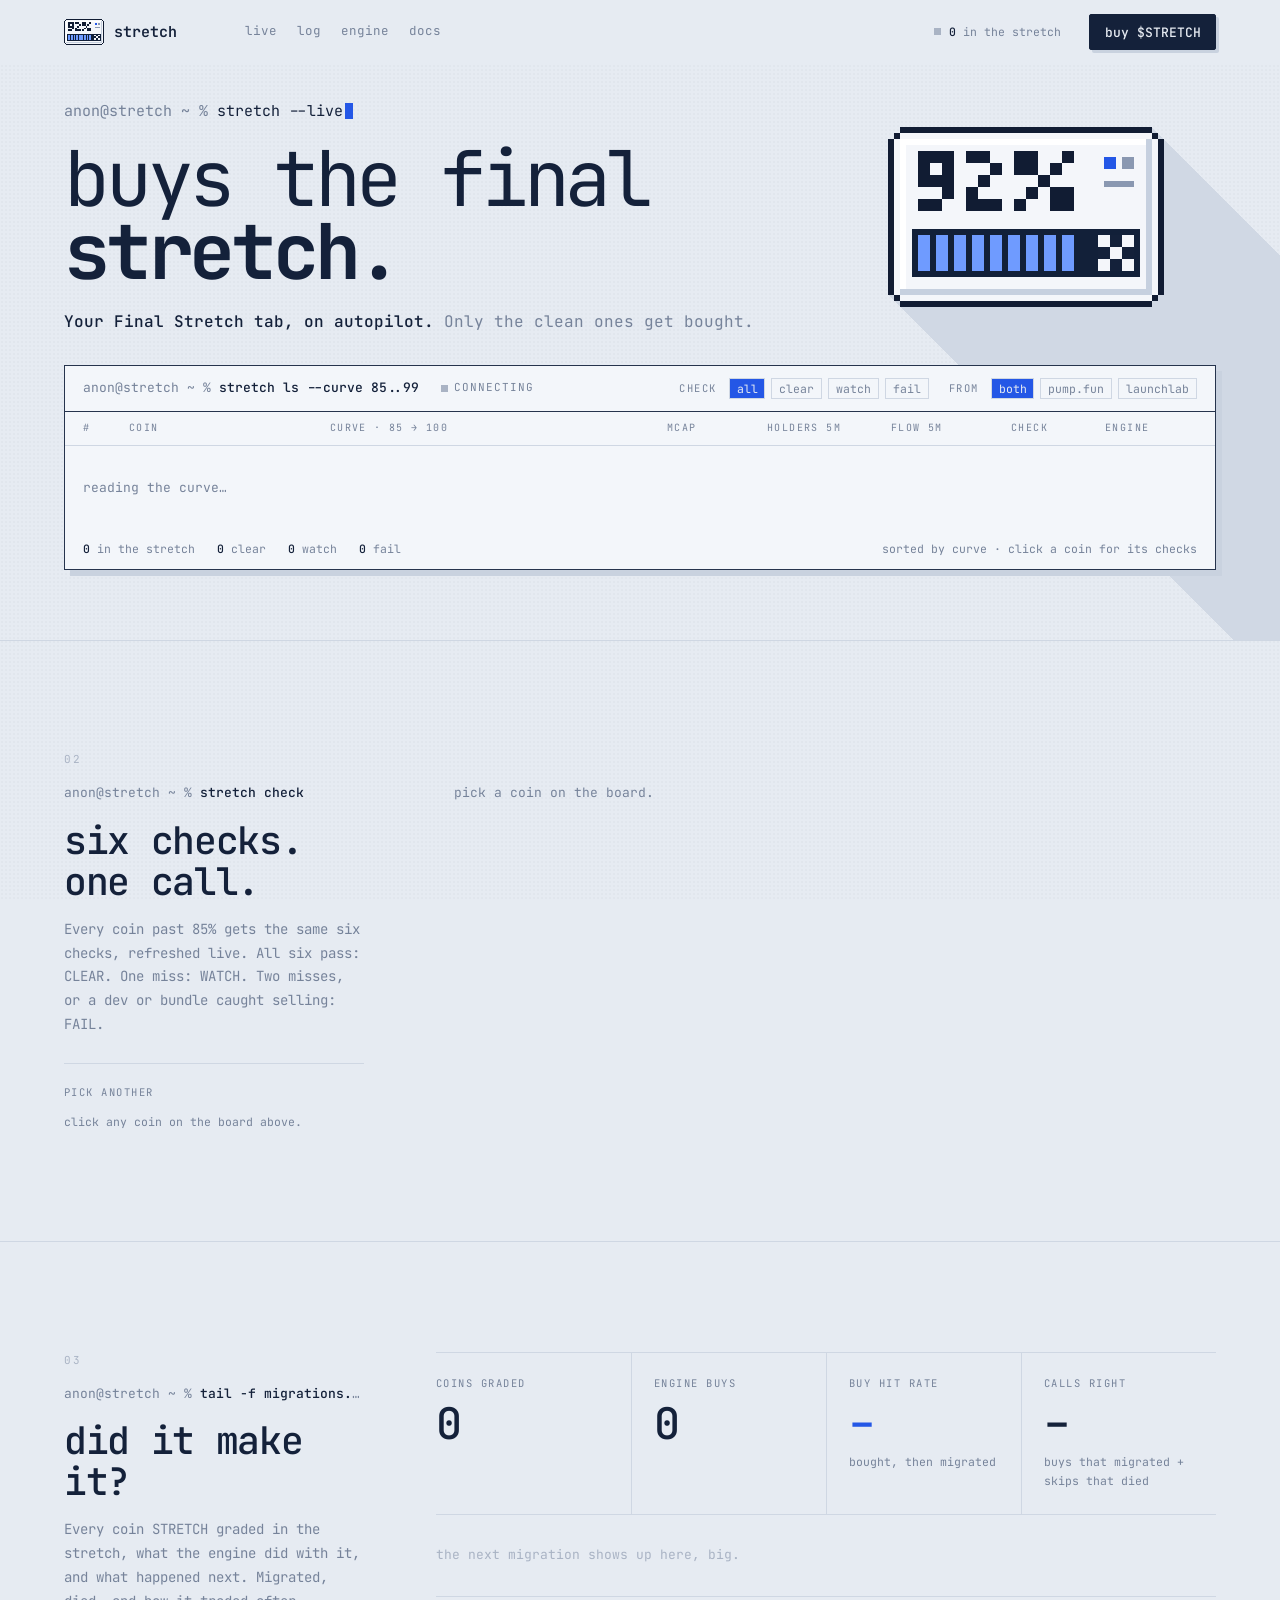
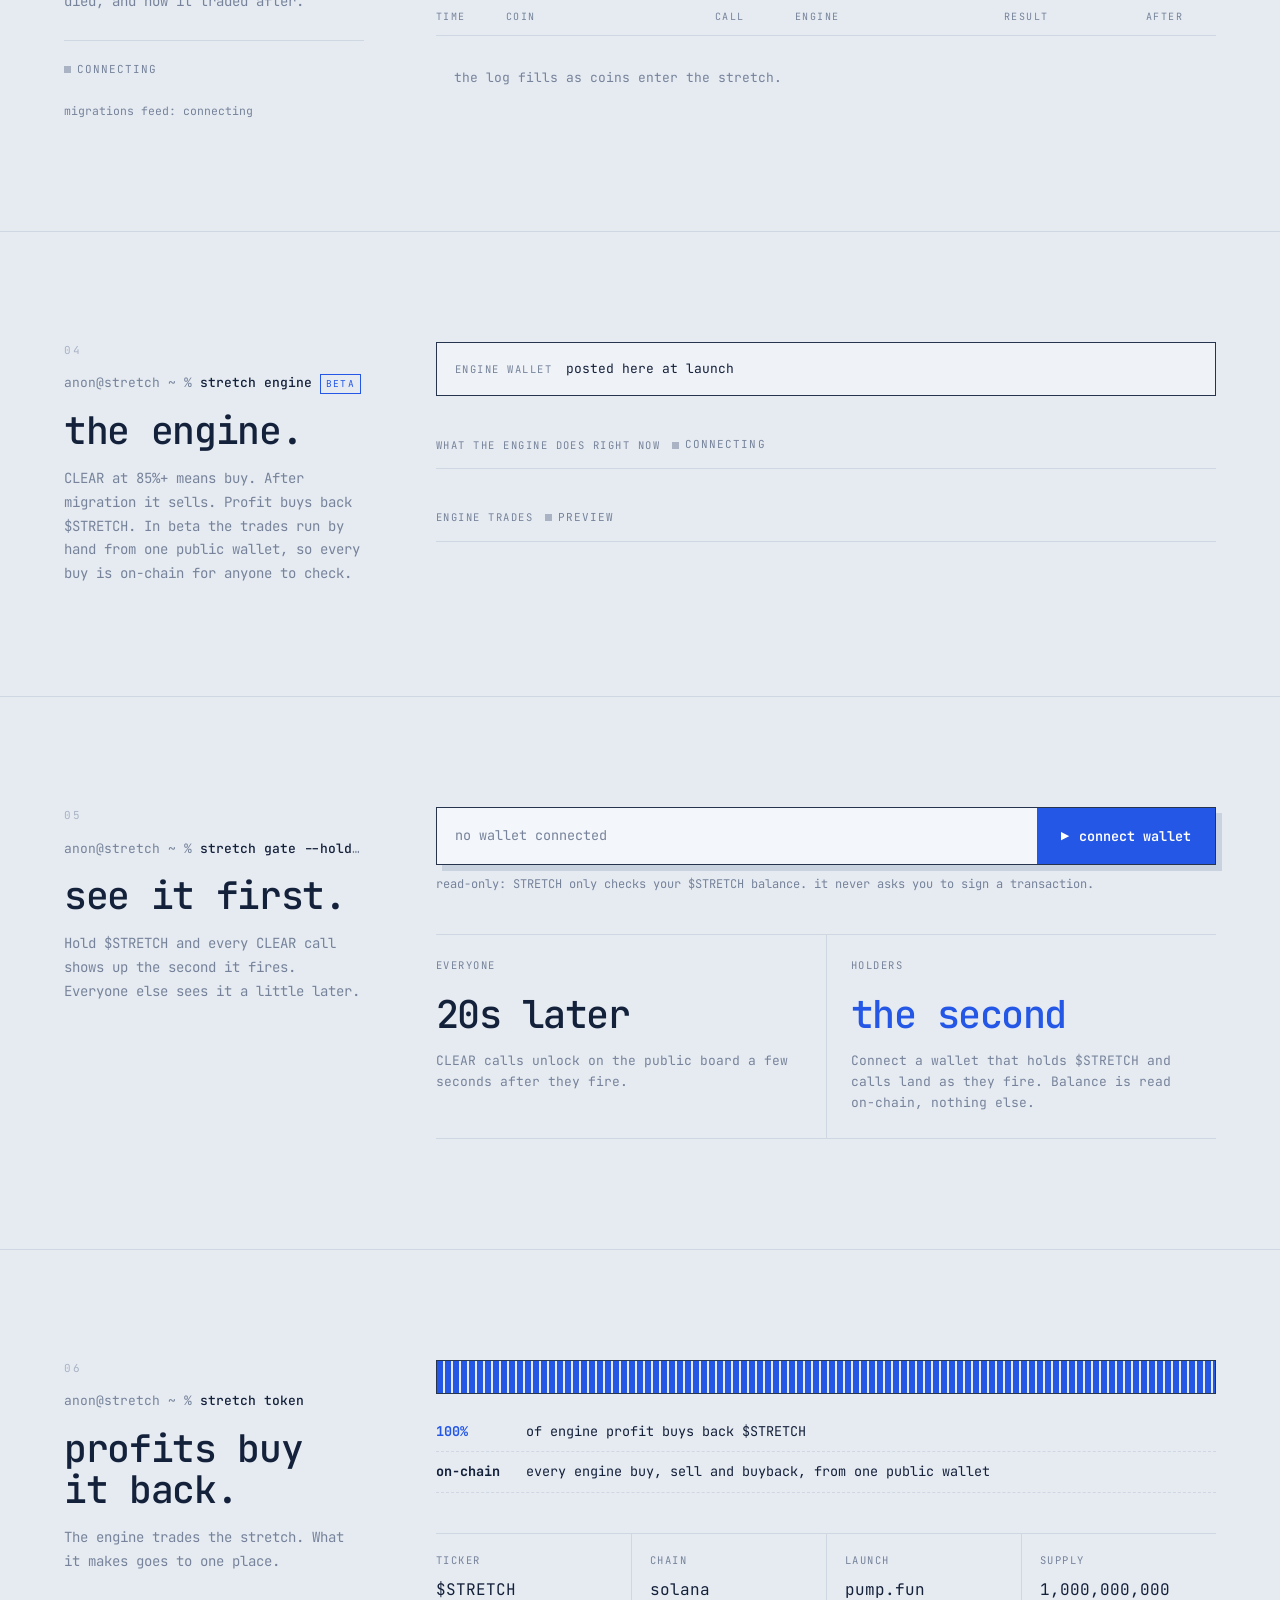
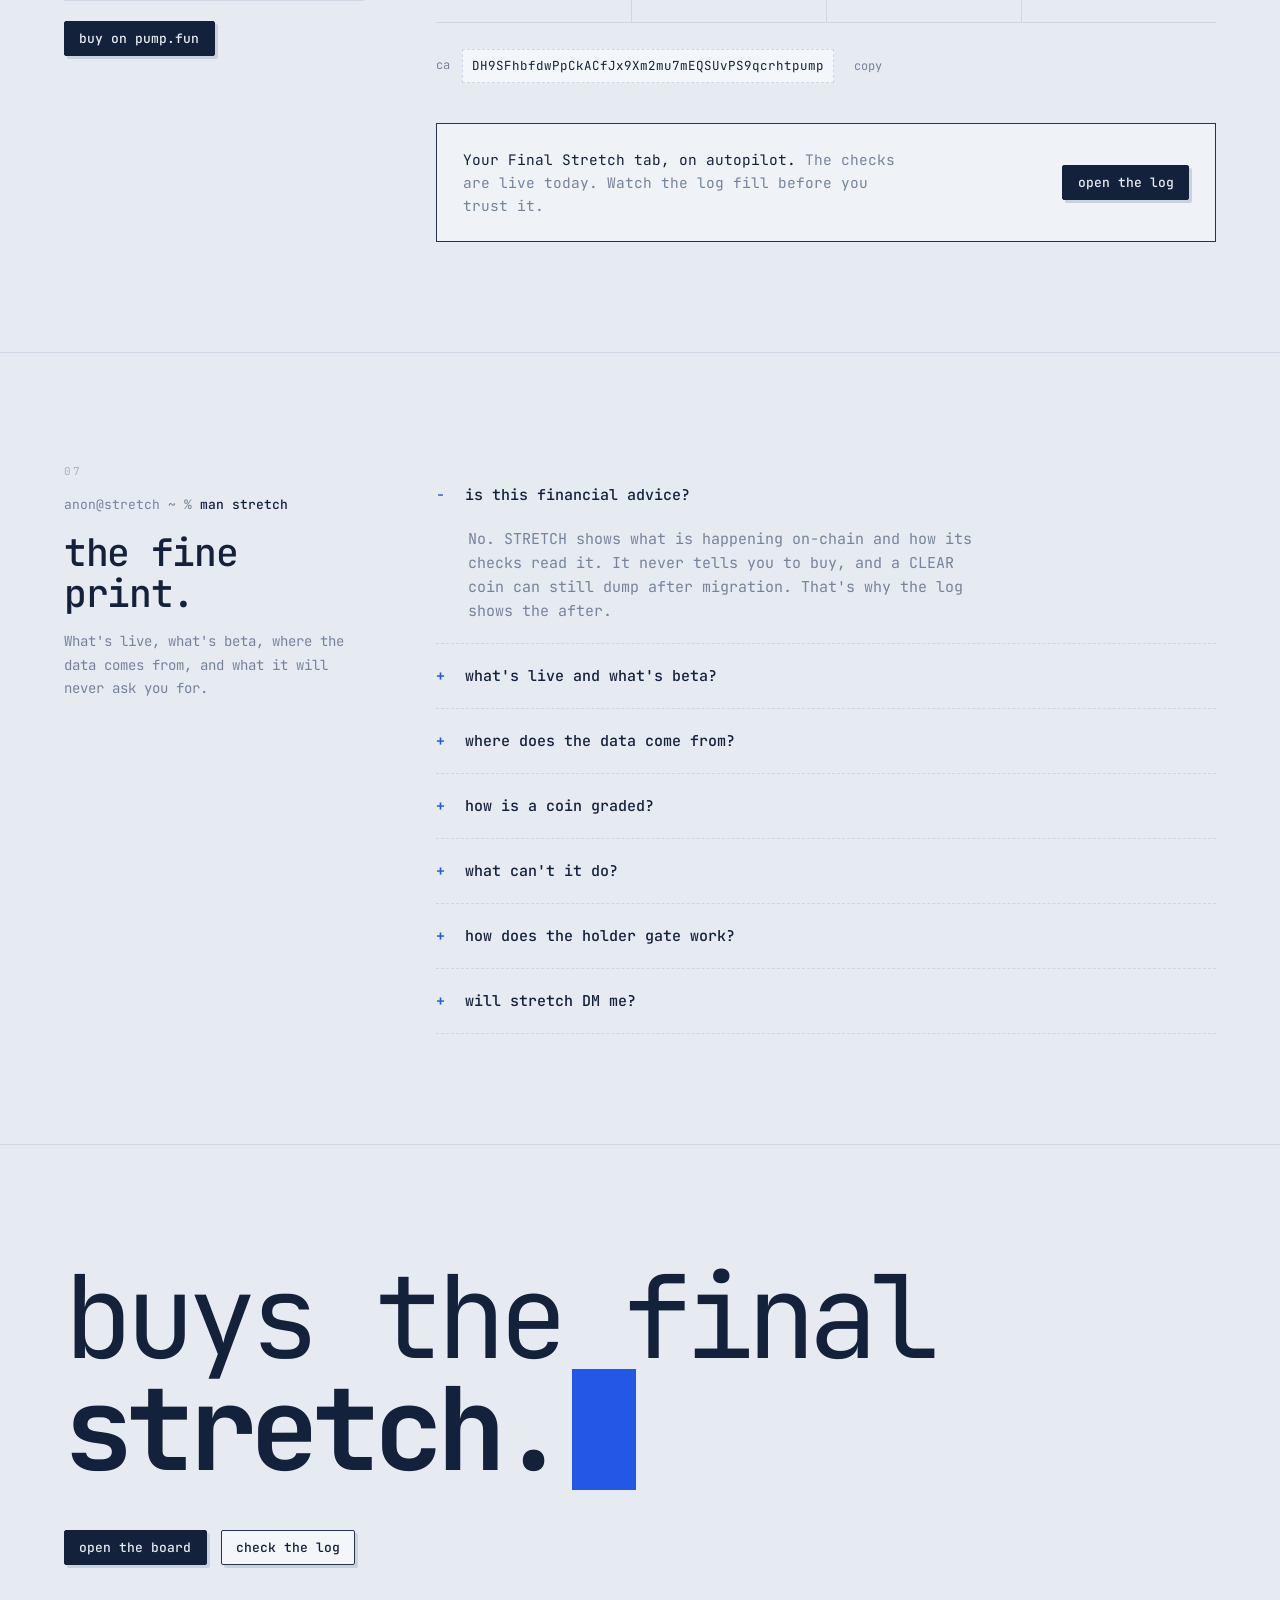
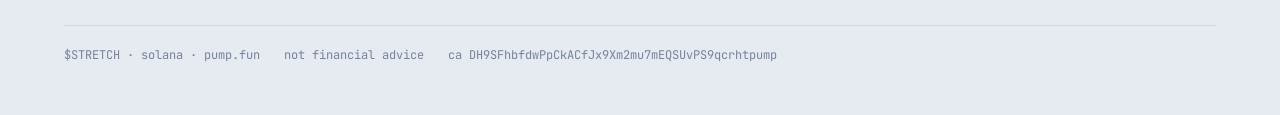
==== commit c0938005: "Add $STRETCH CA, buy links go to pump.fun Co-Authored-By: Claude Opus 5.5 <noreply@anthropic.com> Cl" ====
--- a/src/index.src.html
+++ b/src/index.src.html
@@ -298,7 +298,7 @@
     <div class="rows"><div><b class="acc">100%</b>of engine profit buys back $STRETCH</div><div><b>on-chain</b>every engine buy, sell and buyback, from one public wallet</div></div>
     <div class="facts">
       <div><div class="k">ticker</div><div class="v">$STRETCH</div></div><div><div class="k">chain</div><div class="v">solana</div></div>
-      <div><div class="k">launch</div><div class="v">launchlab</div></div><div><div class="k">supply</div><div class="v">1,000,000,000</div></div>
+      <div><div class="k">launch</div><div class="v" id="lpFact">launchlab</div></div><div><div class="k">supply</div><div class="v">1,000,000,000</div></div>
     </div>
     <div class="cabox"><span>ca</span><code id="ca">posted here and on X at launch</code><button class="chip" id="copy" hidden>copy</button></div>
     <div class="callout"><p>Your Final Stretch tab, on autopilot. <span>The checks are live today. Watch the log fill before you trust it.</span></p><a class="btn pri" href="#log">open the log</a></div>
@@ -326,14 +326,14 @@
 <footer class="f2"><div class="wrap">
   <div class="big">buys the final <b>stretch.</b><span class="cur"></span></div>
   <div class="ctas" style="margin-top:40px"><a class="btn pri" href="#live">open the board</a><a class="btn" href="#log">check the log</a></div>
-  <div class="fine"><span>$STRETCH · solana · raydium launchlab</span><span>not financial advice</span><span id="cafoot"></span></div>
+  <div class="fine"><span id="lpFoot">$STRETCH · solana · raydium launchlab</span><span>not financial advice</span><span id="cafoot"></span></div>
 </div></footer>
 
 <script src="termkit.js"></script>
 <script src="lib/core.js"></script>
 <script>
 const CONFIG = {
-  ca: "",                 // $STRETCH contract address, posted at launch
+  ca: "DH9SFhbfdwPpCkACfJx9Xm2mu7mEQSUvPS9qcrhtpump", // $STRETCH contract address
   x: "",                  // X profile link, e.g. https://x.com/StretchBuys
   engineWallet: "",       // the public wallet the beta engine trades from
   gateSeconds: 20,        // how much later non-holders see a CLEAR call
@@ -351,7 +351,10 @@
 const srcTag = c => c.src === "pump" ? "PUMP" : c.lp === "letsbonk.fun" ? "LAB·BONK" : "LAB";
 
 // ---------- CA, buy links, X ----------
-const buyUrl = () => "https://raydium.io/launchpad/token/?mint=" + CONFIG.ca;
+// a CA ending in "pump" is a pump.fun coin, anything else is treated as raydium launchlab
+const ON_PUMP = /pump$/.test(CONFIG.ca || "");
+const buyUrl = () => ON_PUMP ? "https://pump.fun/coin/" + CONFIG.ca : "https://raydium.io/launchpad/token/?mint=" + CONFIG.ca;
+if (ON_PUMP) { $("#buy").textContent = "buy on pump.fun"; $("#lpFact").textContent = "pump.fun"; $("#lpFoot").textContent = "$STRETCH · solana · pump.fun"; }
 if (CONFIG.ca) { $("#ca").textContent = CONFIG.ca; $("#copy").hidden = false; $("#cafoot").textContent = "ca " + CONFIG.ca;
   $("#copy").onclick = () => navigator.clipboard.writeText(CONFIG.ca).then(() => $("#copy").textContent = "copied").catch(() => {});
   for (const s of ["#buy", "#buyTop"]) { $(s).href = buyUrl(); $(s).target = "_blank"; $(s).rel = "noopener"; } }
@@ -551,7 +554,7 @@
     $("#wLabel").innerHTML = `<b>${short(WALLET)}</b>&nbsp;· ${bal.toLocaleString("en-US", { maximumFractionDigits: 0 })} $STRETCH`;
     $("#gateHint").textContent = HOLDER ? "holder: you see every CLEAR call the second it fires." : "no $STRETCH in this wallet. calls reach you " + CONFIG.gateSeconds + "s after holders.";
     $("#gateHint").classList.toggle("err", !HOLDER);
-  } catch (e) { $("#gateHint").textContent = "couldn't read the balance right now. try again in a moment."; }
+  } catch (e) { $("#gateHint").textContent = /mint/i.test(String(e && e.message)) ? "$STRETCH isn't live on-chain yet. the gate opens the moment it is." : "couldn't read the balance right now. try again in a moment."; }
   if (DATA) render();
 }
 $("#connect").onclick = async () => {
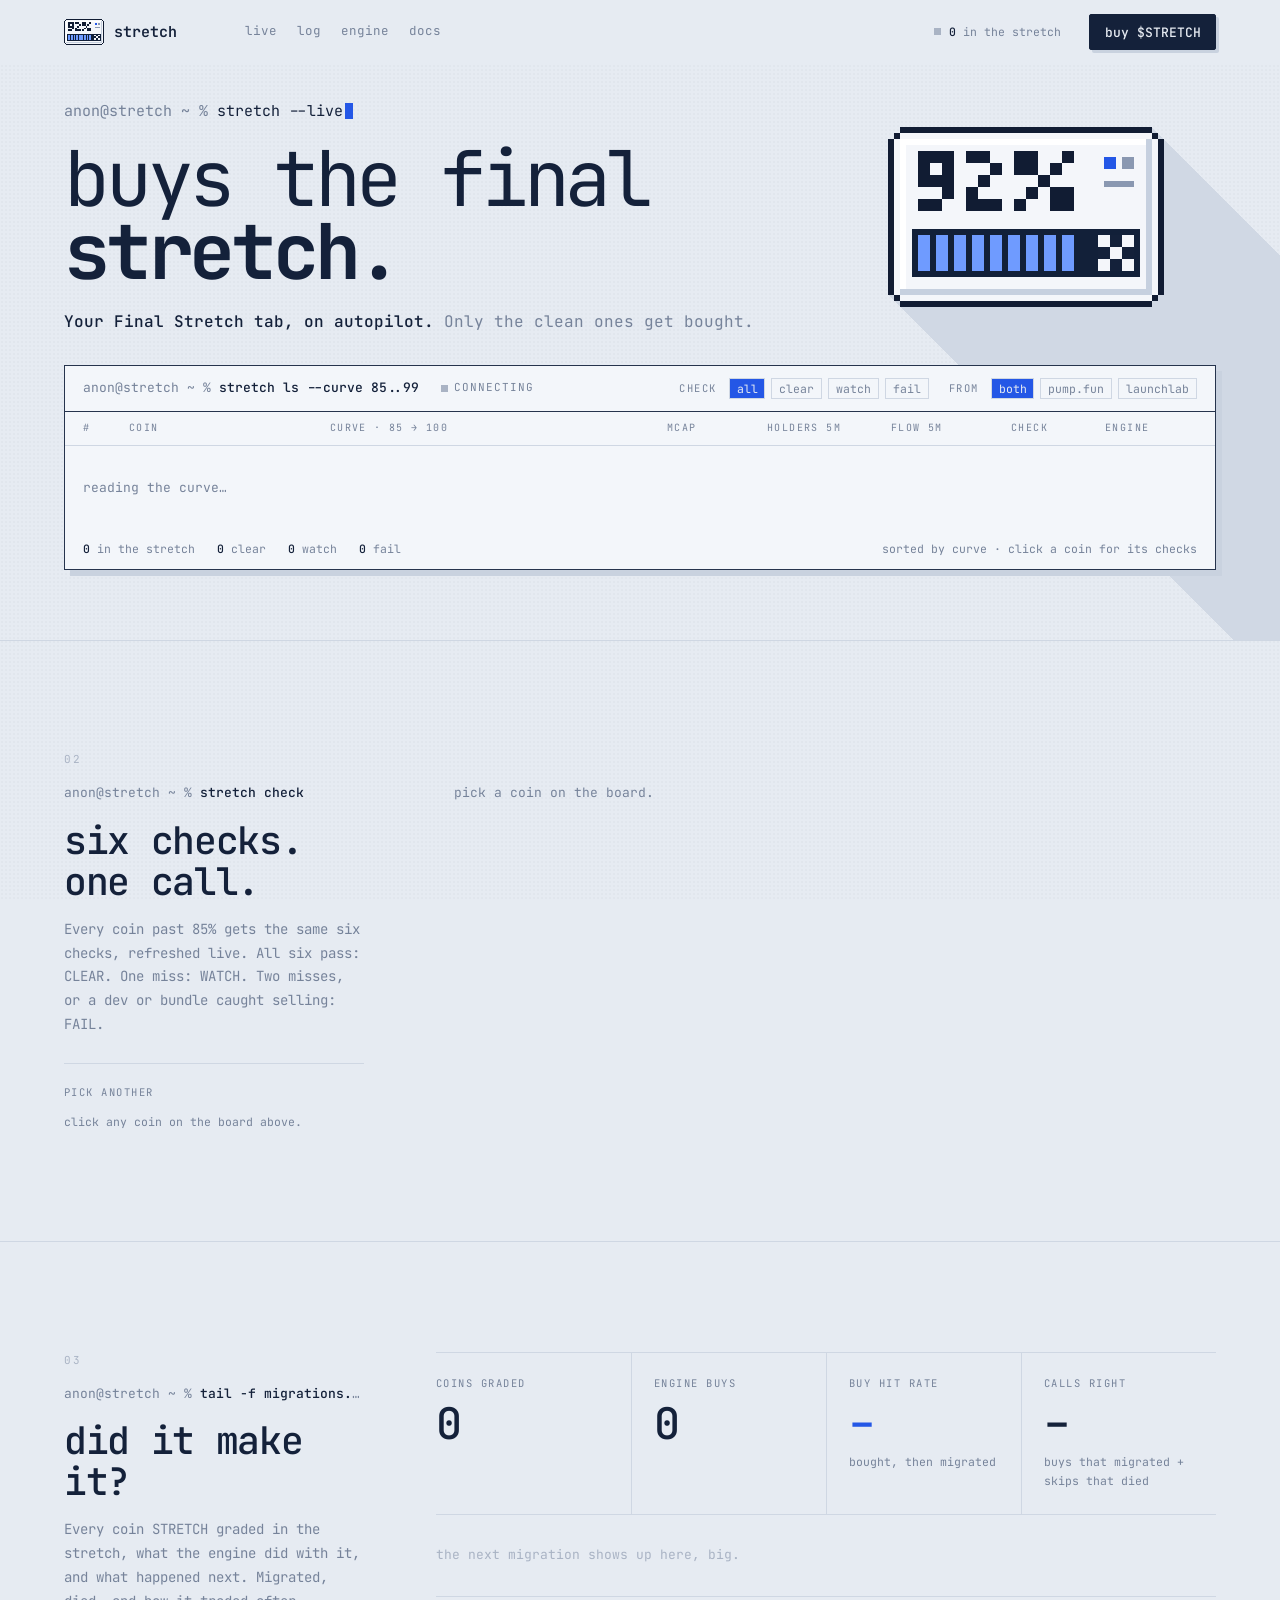
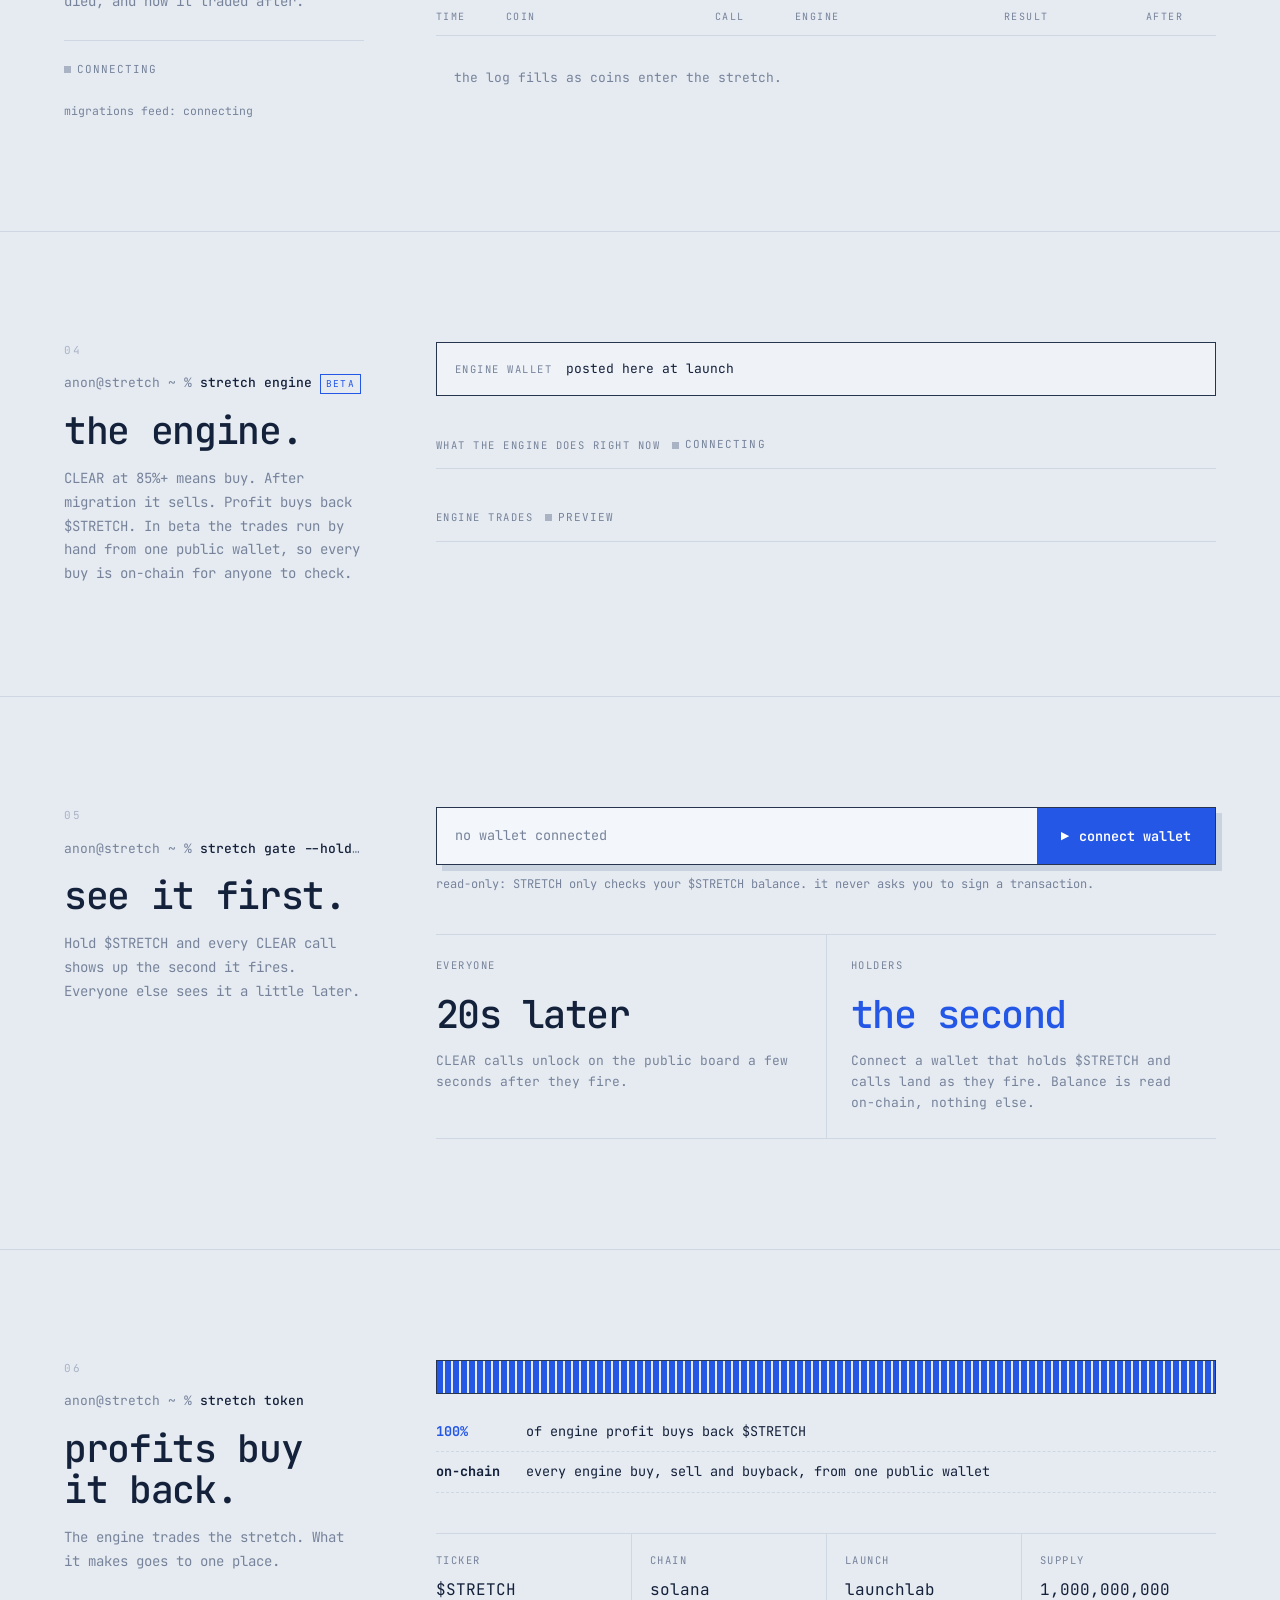
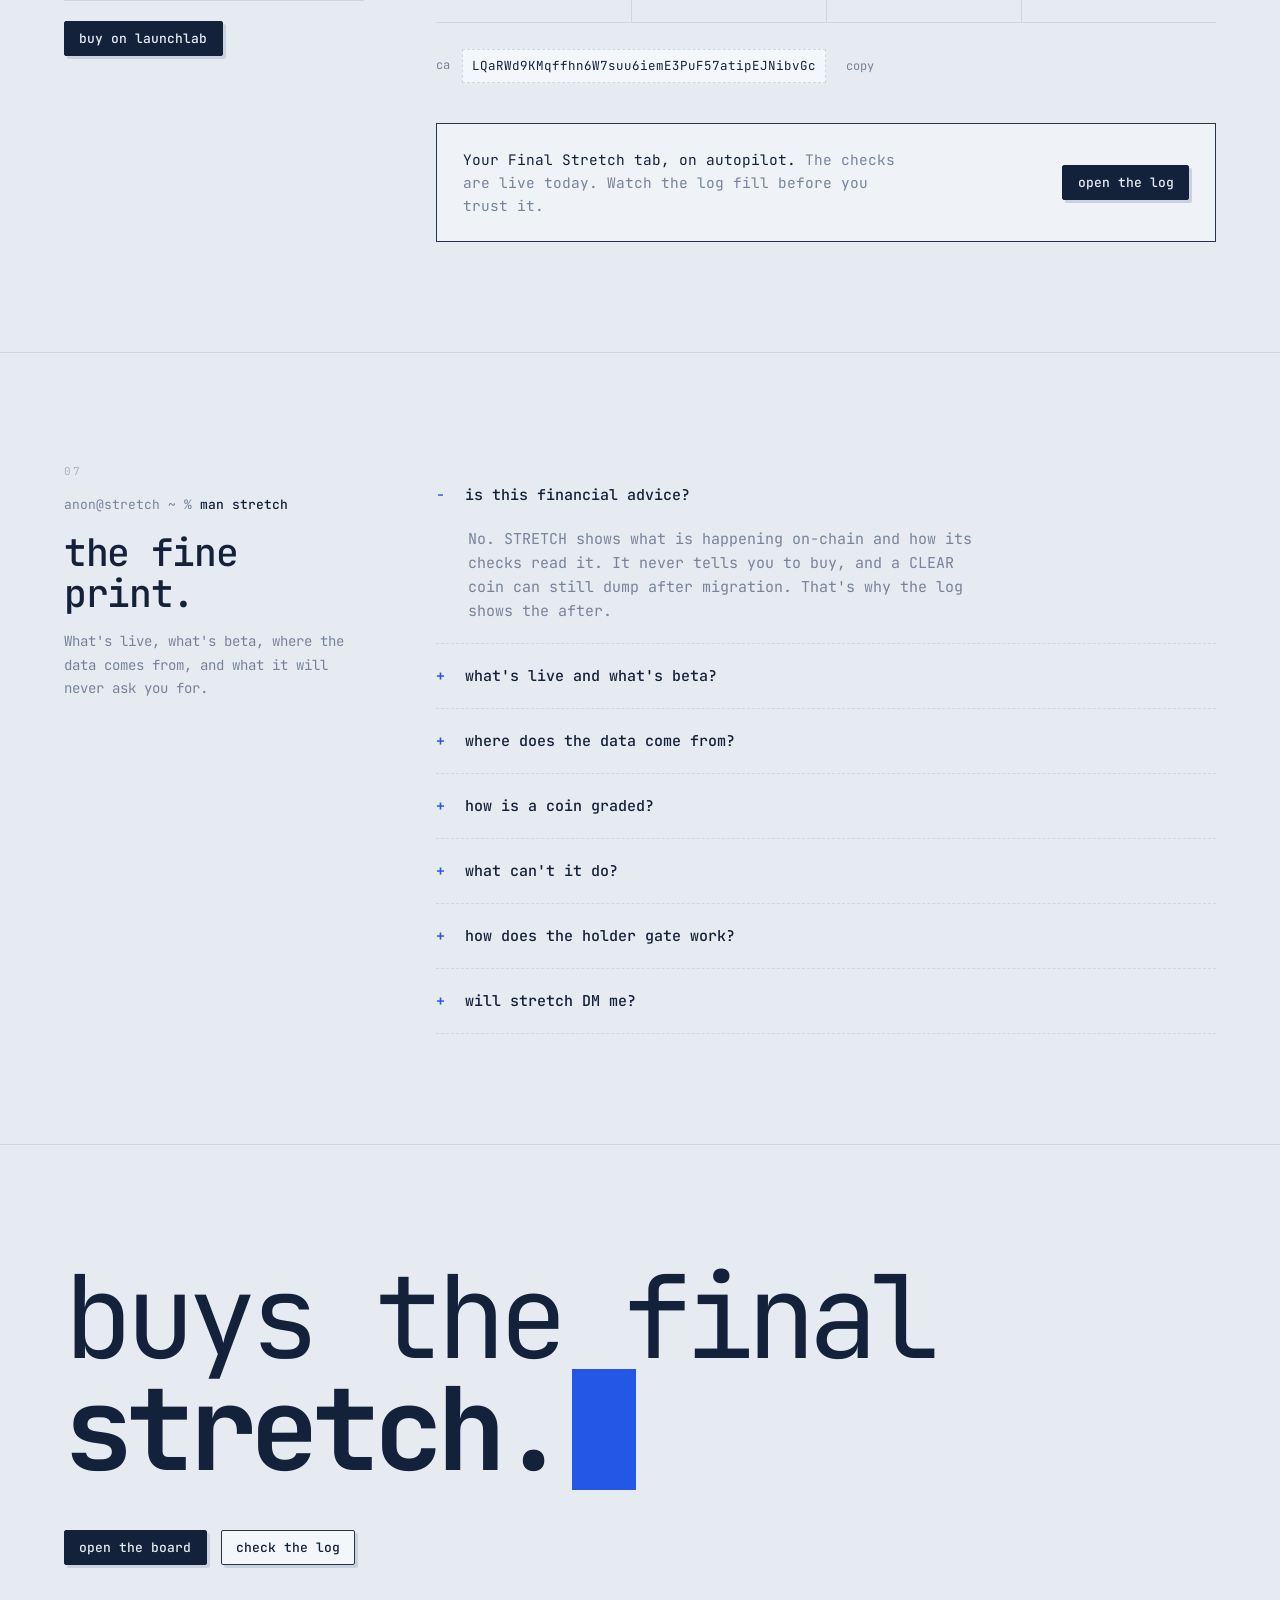
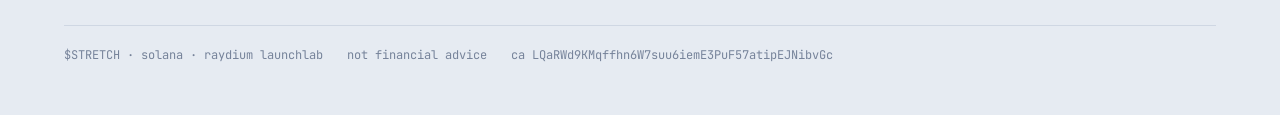
==== commit 876d40c3: "New $STRETCH CA on Raydium LaunchLab, buy links go to LaunchLab Co-Authored-By: Claude Opus 5.5 <nor" ====
--- a/src/index.src.html
+++ b/src/index.src.html
@@ -333,7 +333,7 @@
 <script src="lib/core.js"></script>
 <script>
 const CONFIG = {
-  ca: "DH9SFhbfdwPpCkACfJx9Xm2mu7mEQSUvPS9qcrhtpump", // $STRETCH contract address
+  ca: "LQaRWd9KMqffhn6W7suu6iemE3PuF57atipEJNibvGc", // $STRETCH contract address (raydium launchlab)
   x: "",                  // X profile link, e.g. https://x.com/StretchBuys
   engineWallet: "",       // the public wallet the beta engine trades from
   gateSeconds: 20,        // how much later non-holders see a CLEAR call
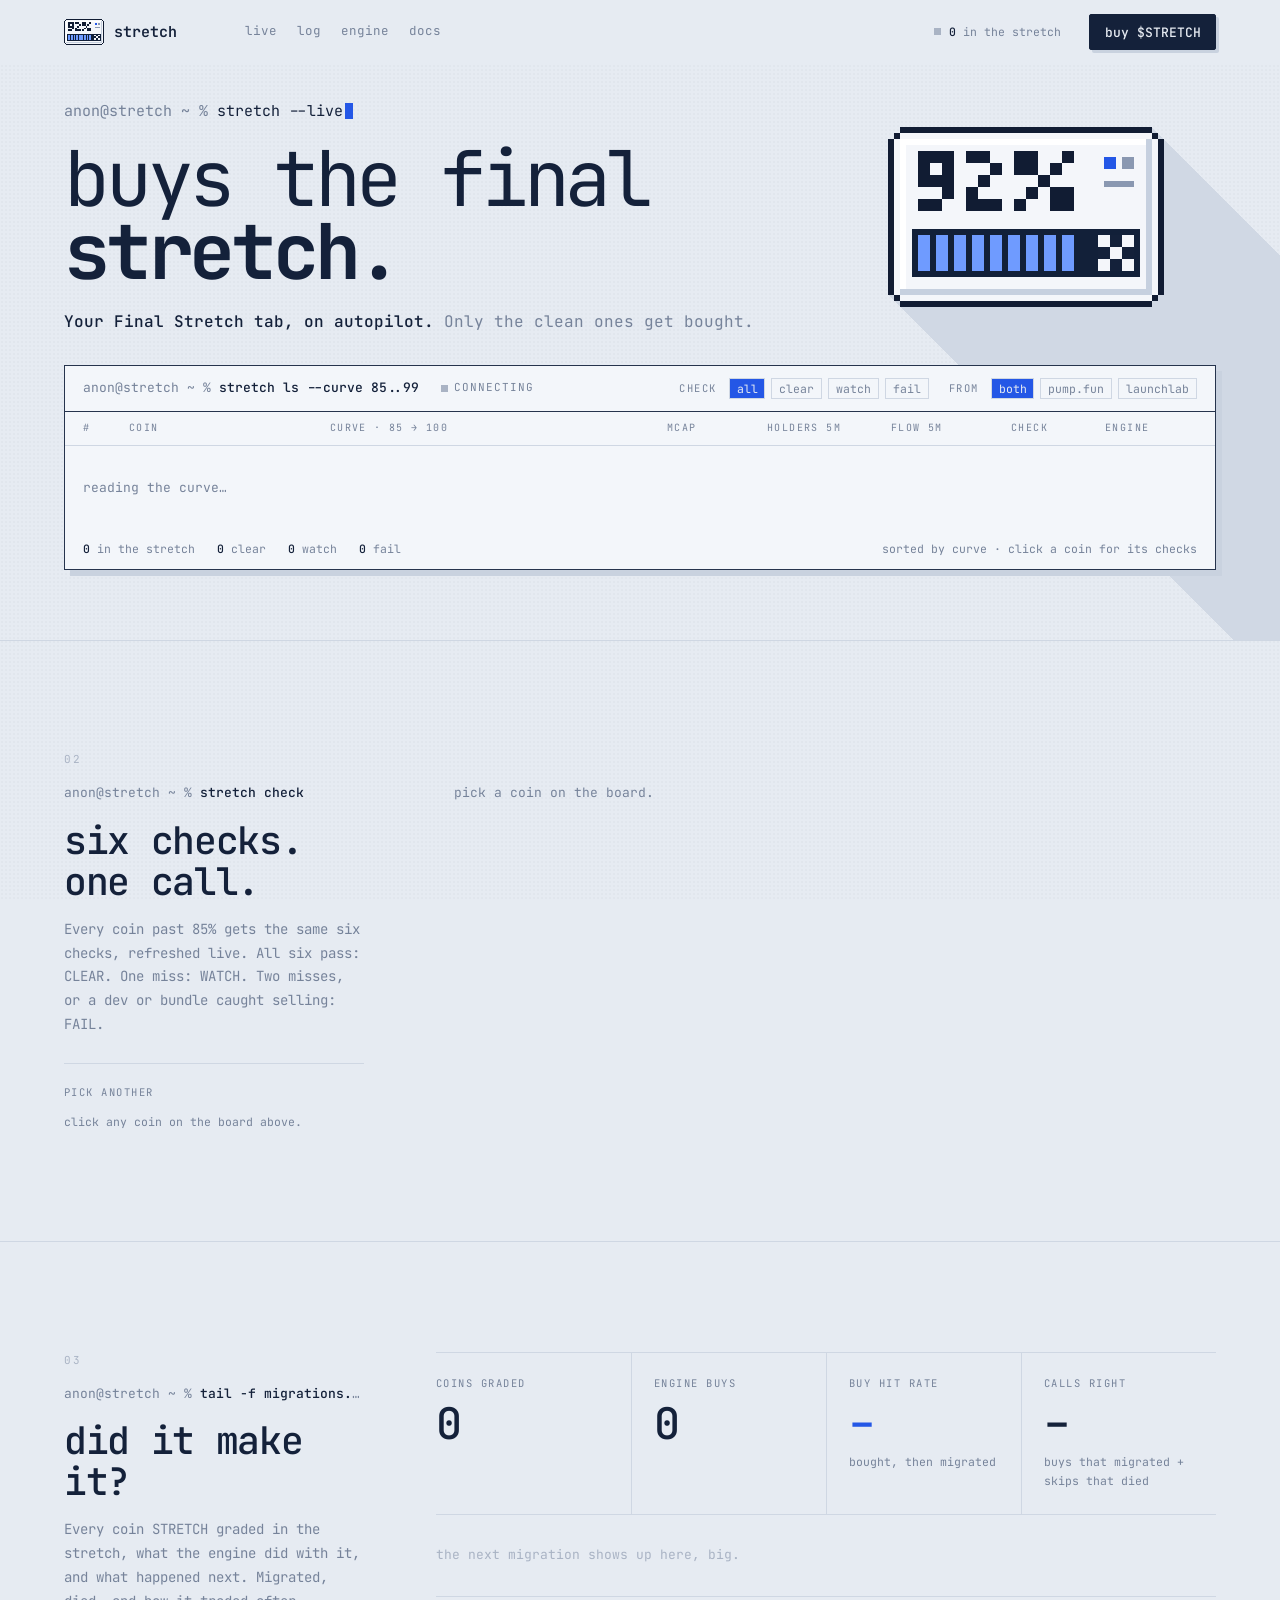
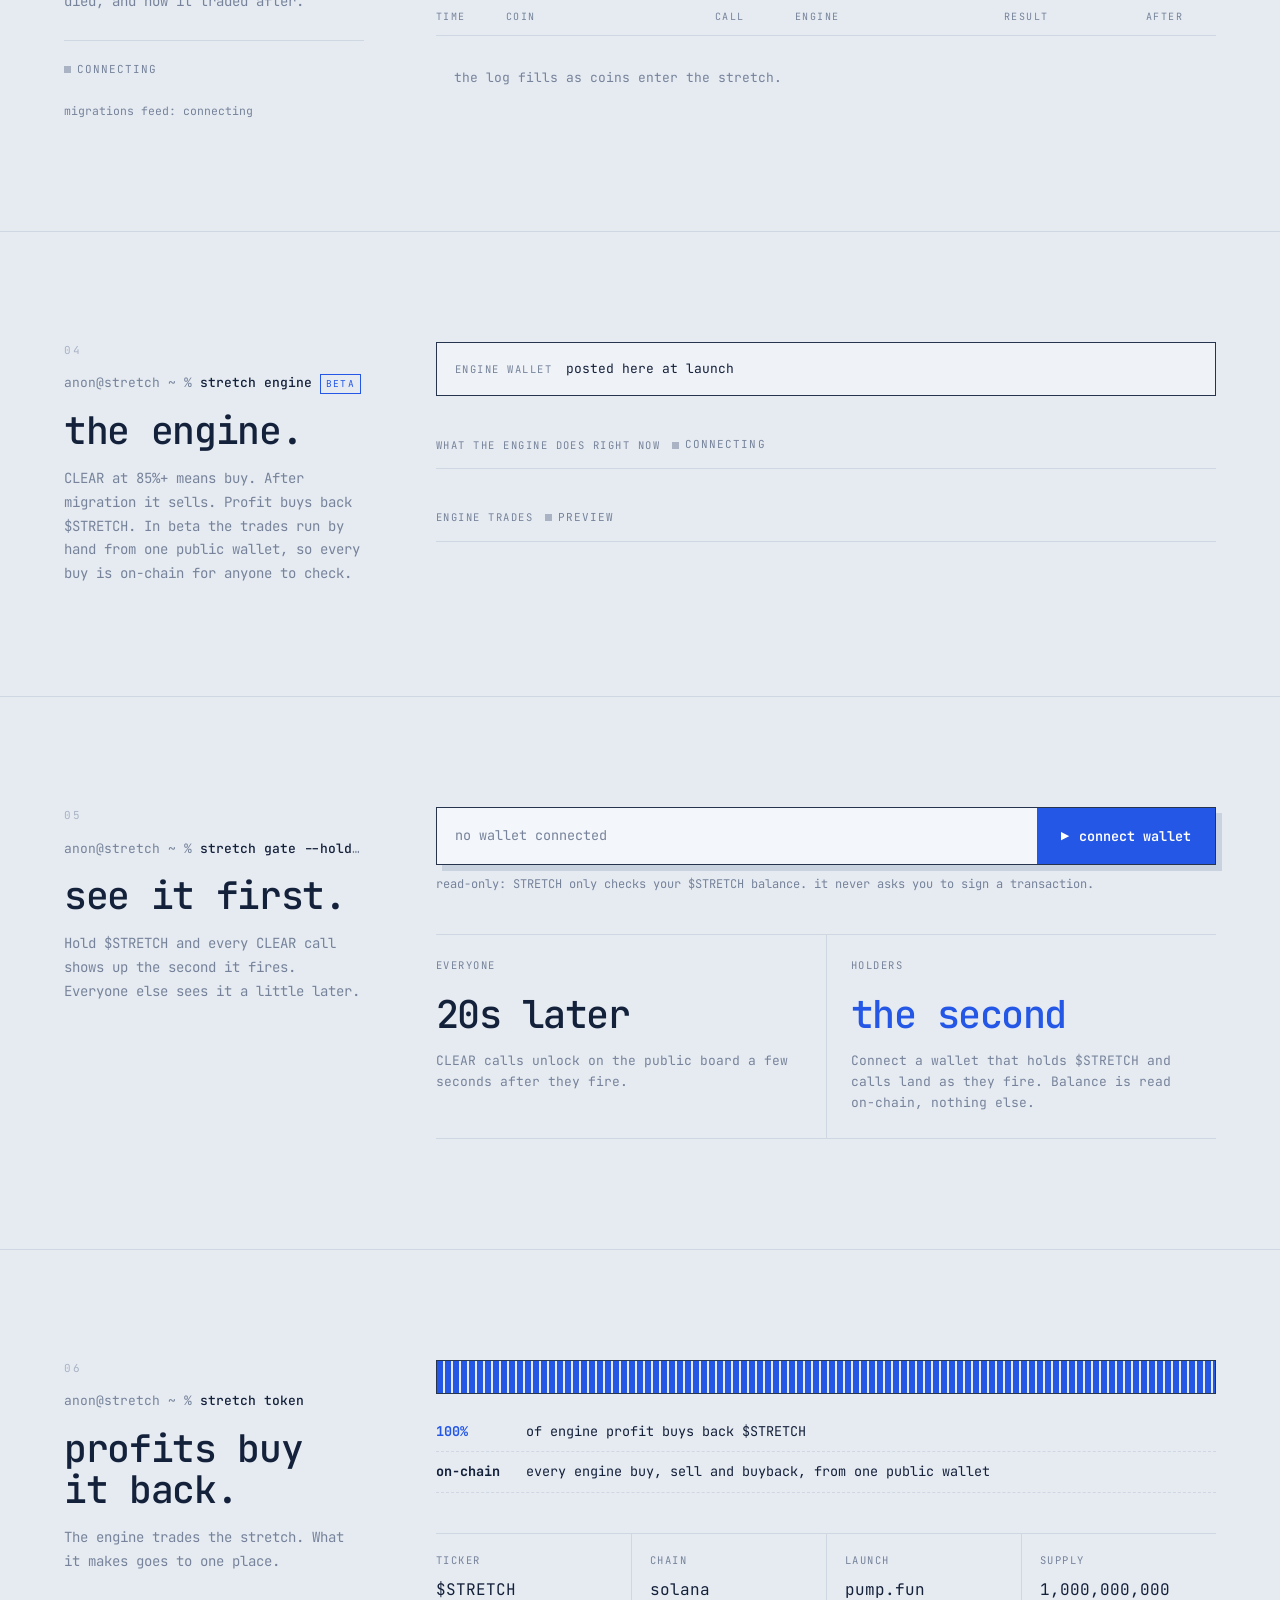
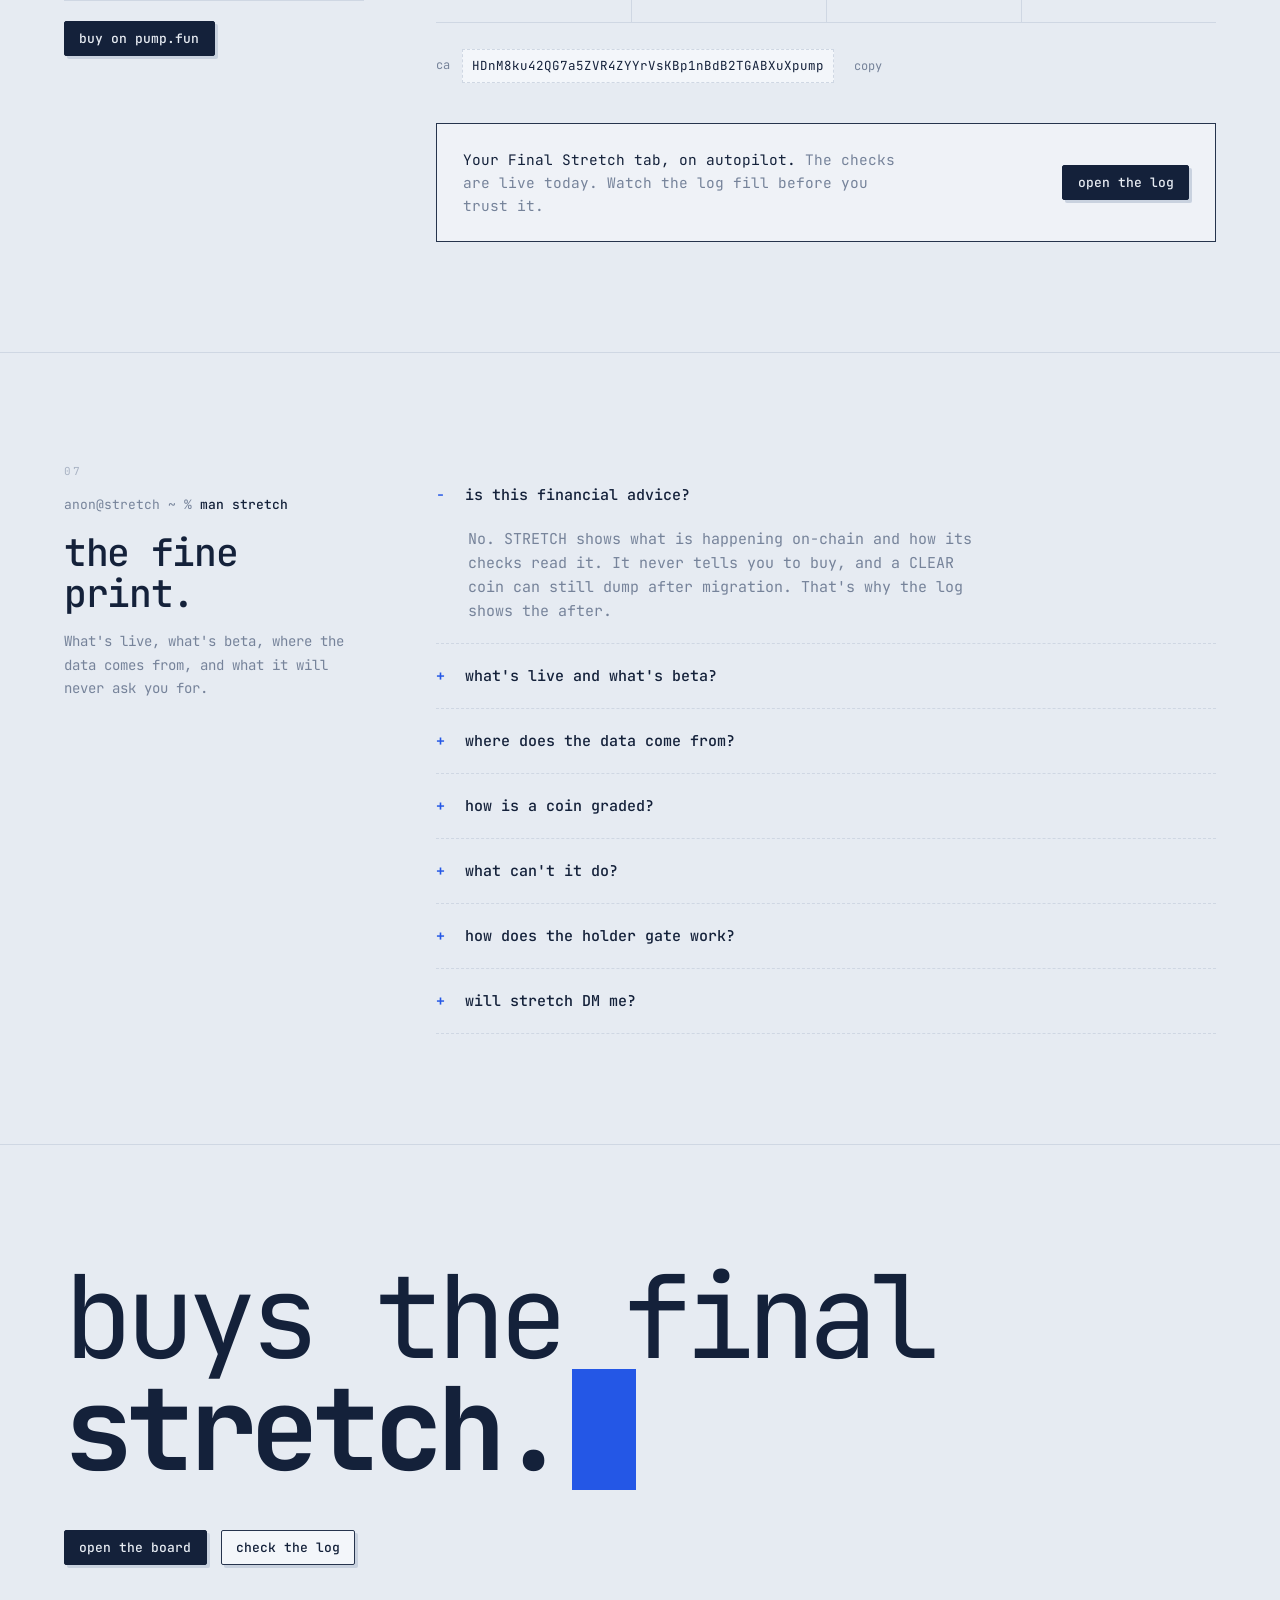
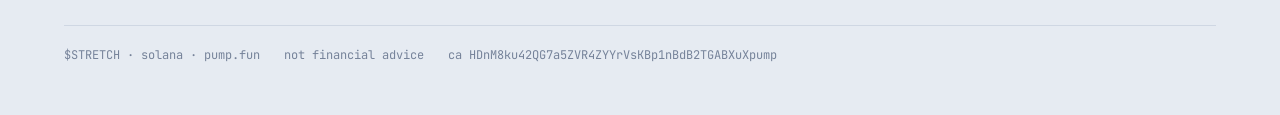
==== commit 9301959e: "New $STRETCH CA on pump.fun, buy links go to pump.fun Co-Authored-By: Claude Opus 5.5 <noreply@anthr" ====
--- a/src/index.src.html
+++ b/src/index.src.html
@@ -333,7 +333,7 @@
 <script src="lib/core.js"></script>
 <script>
 const CONFIG = {
-  ca: "LQaRWd9KMqffhn6W7suu6iemE3PuF57atipEJNibvGc", // $STRETCH contract address (raydium launchlab)
+  ca: "HDnM8ku42QG7a5ZVR4ZYYrVsKBp1nBdB2TGABXuXpump", // $STRETCH contract address (pump.fun)
   x: "",                  // X profile link, e.g. https://x.com/StretchBuys
   engineWallet: "",       // the public wallet the beta engine trades from
   gateSeconds: 20,        // how much later non-holders see a CLEAR call
